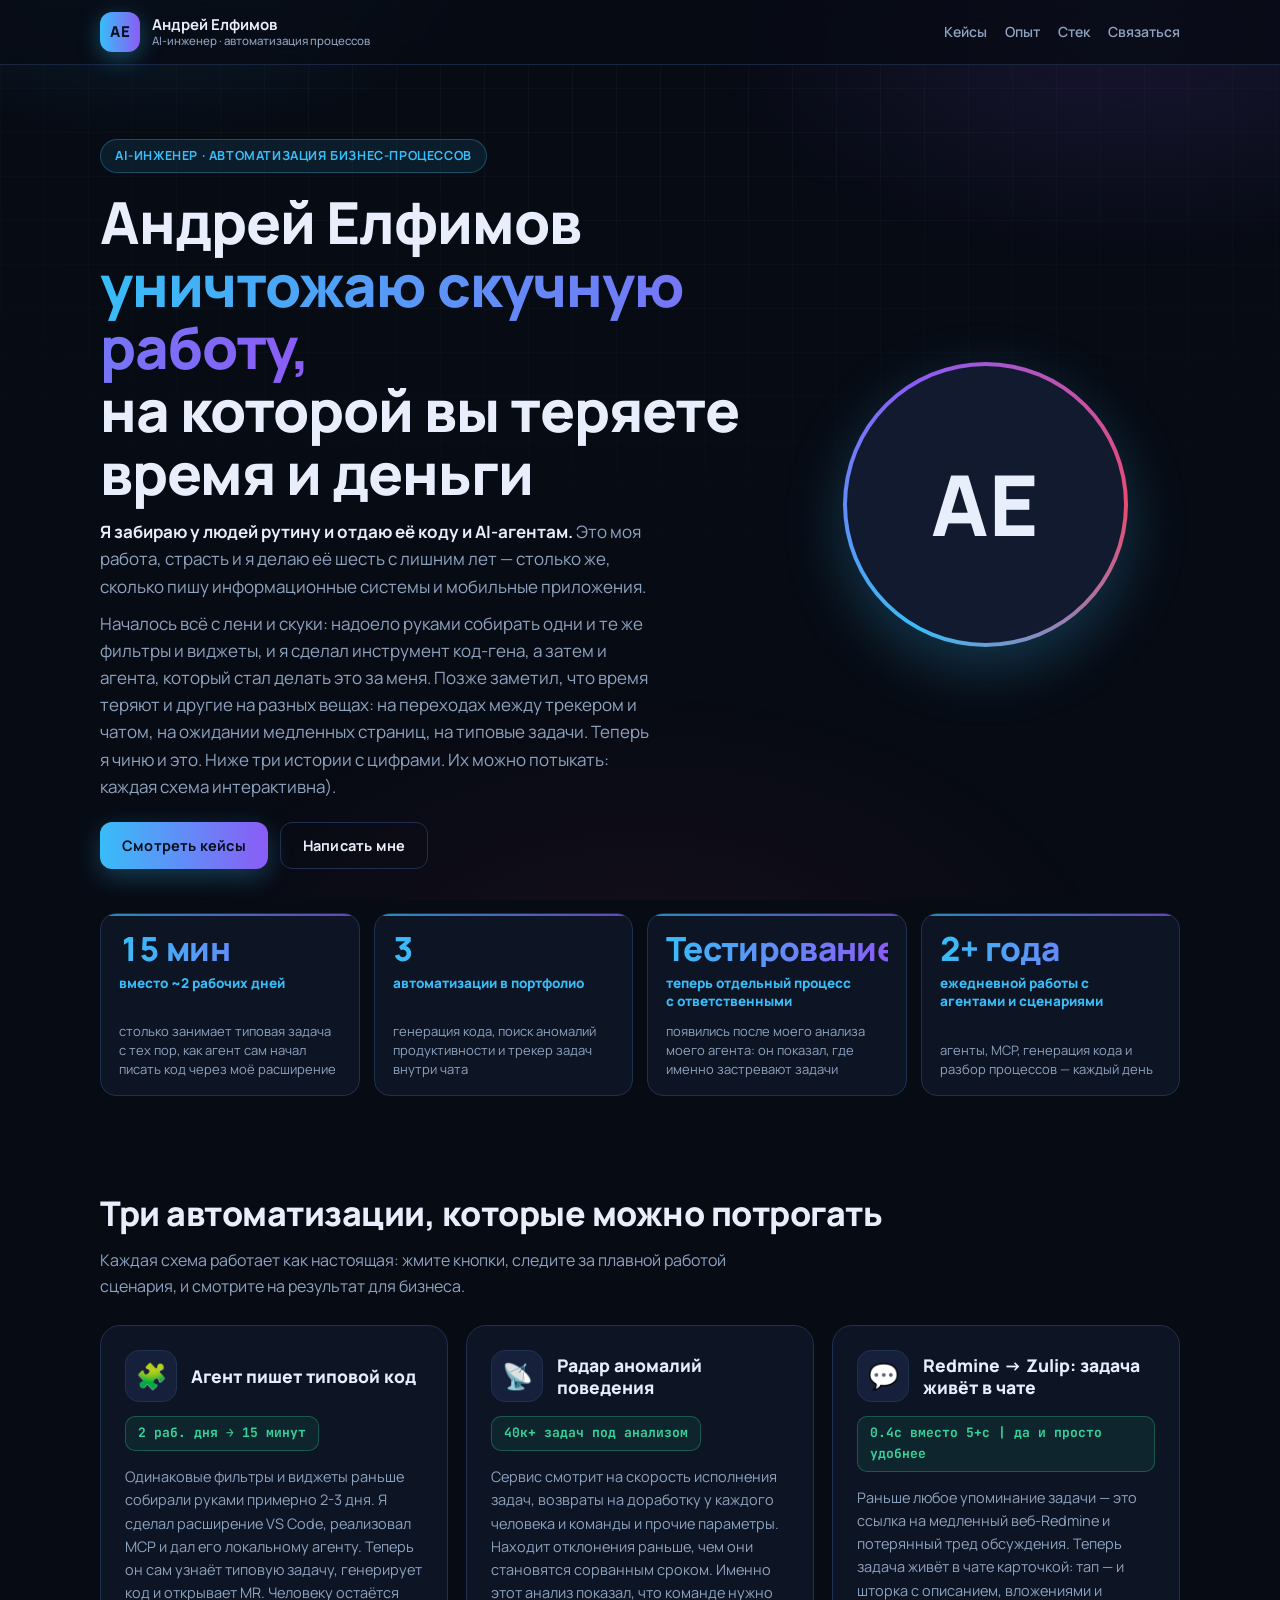
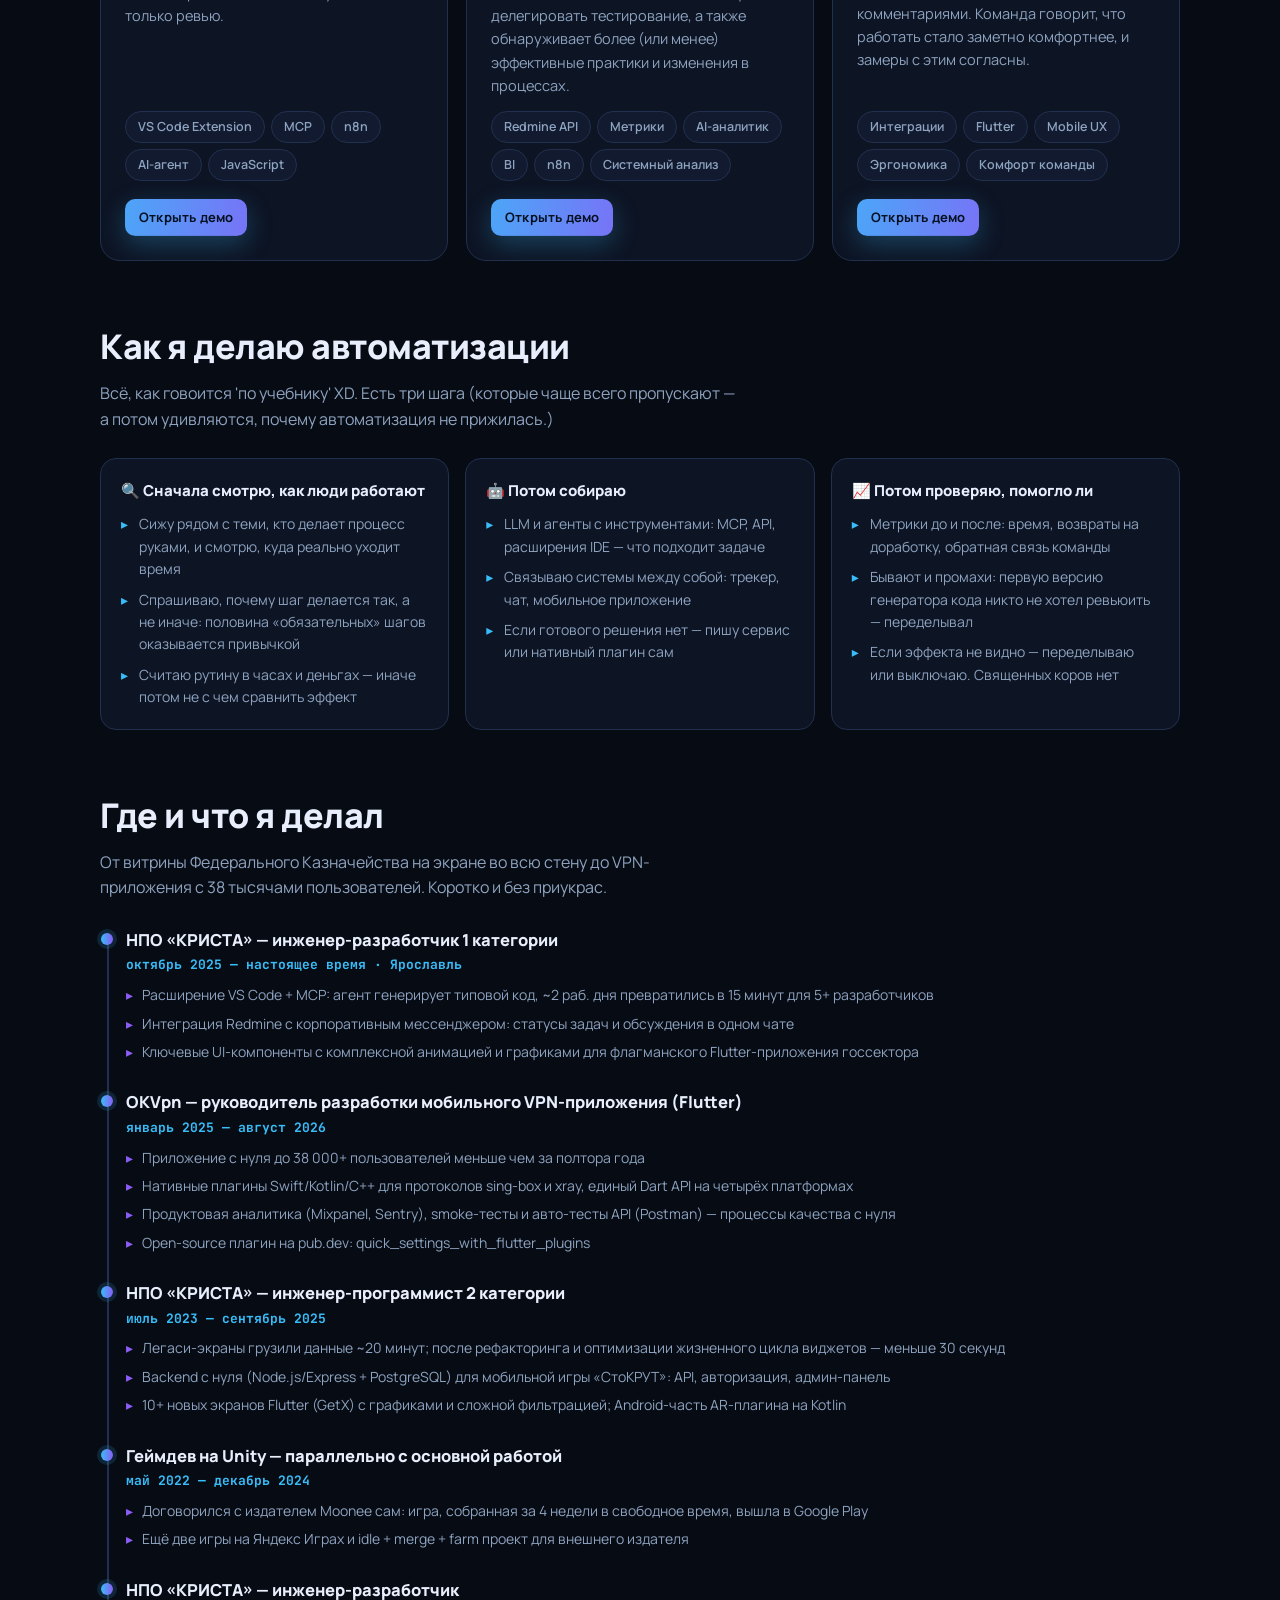
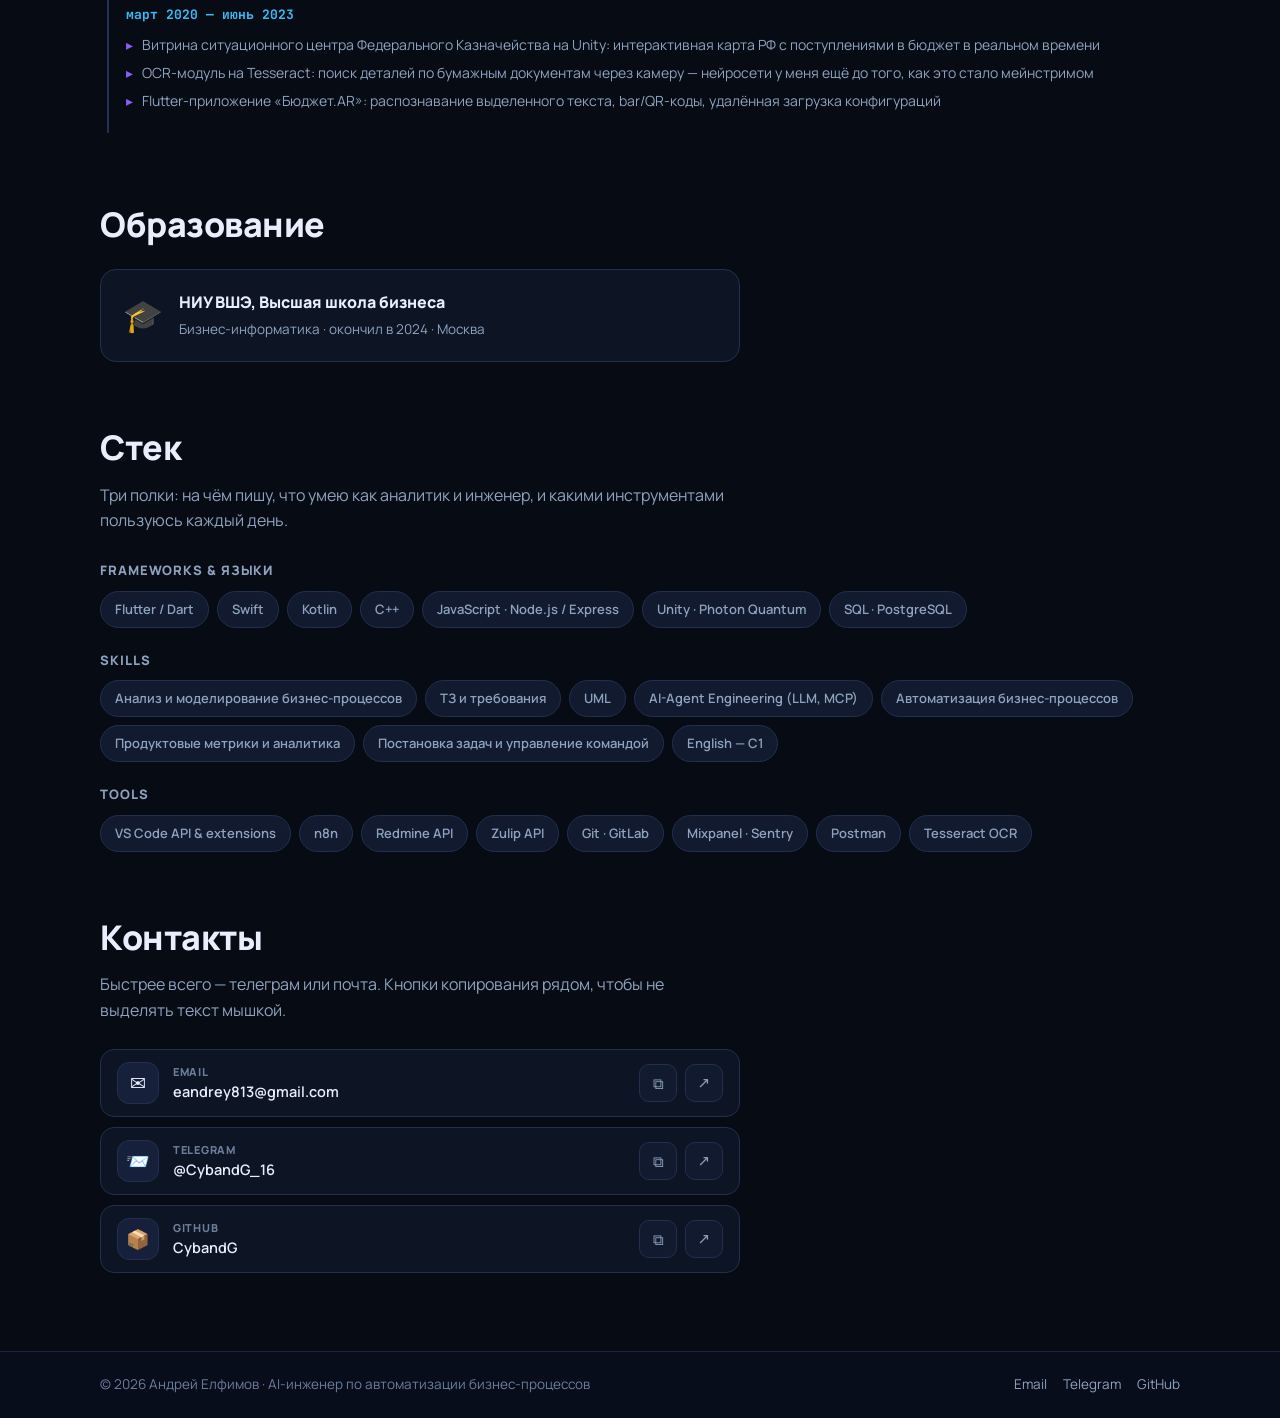
==== index.html @ dd429e55 "#update first release" ====
<!DOCTYPE html>
<html lang="ru">
<head>
  <meta charset="UTF-8">
  <meta name="viewport" content="width=device-width, initial-scale=1.0">
  <title>Андрей Елфимов — AI-инженер по автоматизации бизнес-процессов</title>
  <meta name="description" content="Портфолио Андрея Елфимова: три кликабельных кейса автоматизации — генерация кода AI-агентом, радар аномалий продуктивности, Redmine внутри корпоративного чата.">
  <link rel="icon" href="data:image/svg+xml,<svg xmlns='http://www.w3.org/2000/svg' viewBox='0 0 100 100'><rect width='100' height='100' rx='24' fill='%2338bdf8'/><text x='50' y='68' font-size='46' font-family='Arial' font-weight='bold' text-anchor='middle' fill='%23041019'>AE</text></svg>">
  <link rel="preconnect" href="https://fonts.googleapis.com">
  <link rel="preconnect" href="https://fonts.gstatic.com" crossorigin>
  <link href="https://fonts.googleapis.com/css2?family=Manrope:wght@500;600;700;800&family=JetBrains+Mono:wght@400;700&display=swap" rel="stylesheet">
  <link rel="stylesheet" href="assets/css/main.css">
</head>
<body data-root="./">

  <main class="wrap">

    <!-- ================= HERO ================= -->
    <section class="hero">
      <div class="hero-in">
        <div>
          <span class="badge">AI-инженер · автоматизация бизнес-процессов</span>
          <h1>Андрей Елфимов<br><span class="grad">уничтожаю скучную работу,</span><br>на которой вы теряете время и деньги</h1>
          <p class="lead"><b>Я забираю у людей рутину и отдаю её коду и AI-агентам.</b> Это моя работа, страсть и я делаю её шесть с лишним лет — столько же, сколько пишу информационные системы и мобильные приложения.</p>
          <p class="lead">Началось всё с лени и скуки: надоело руками собирать одни и те же фильтры и виджеты, и я сделал инструмент код-гена, а затем и агента, который стал делать это за меня. Позже заметил, что время теряют и другие на разных вещах: на переходах между трекером и чатом, на ожидании медленных страниц, на типовые задачи. Теперь я чиню и это. Ниже три истории с цифрами. Их можно потыкать: каждая схема интерактивна).</p>
          <div class="hero-cta">
            <a class="btn" href="#cases">Смотреть кейсы</a>
            <button class="btn btn-ghost" data-contacts-open>Написать мне</button>
          </div>
        </div>
        <div class="avatar"><div class="avatar-in">АЕ</div></div>
      </div>

      <div class="stats">
        <div class="stat" data-reveal>
          <b>15 мин</b>
          <i>вместо ~2 рабочих дней</i>
          <span>столько занимает типовая задача с тех пор, как агент сам начал писать код через моё расширение</span>
        </div>
        <div class="stat" data-reveal>
          <b>3</b>
          <i>автоматизации в портфолио</i>
          <span>генерация кода, поиск аномалий продуктивности и трекер задач внутри чата</span>
        </div>
        <div class="stat" data-reveal>
          <b>Тестирование</b>
          <i>теперь отдельный процесс с ответственными</i>
          <span>появились после моего анализа моего агента: он показал, где именно застревают задачи</span>
        </div>
        <div class="stat" data-reveal>
          <b>2+ года</b>
          <i>ежедневной работы с агентами и сценариями</i>
          <span>агенты, MCP, генерация кода и разбор процессов — каждый день</span>
        </div>
      </div>
    </section>

    <!-- ================= CASES ================= -->
    <section class="section" id="cases">
      <h2>Три автоматизации, которые можно потрогать</h2>
      <p class="sub">Каждая схема работает как настоящая: жмите кнопки, следите за плавной работой сценария, и смотрите на результат для бизнеса.</p>

      <div class="case-grid">
        <article class="case-card" data-reveal>
          <div class="case-head">
            <div class="case-ic">🧩</div>
            <h3>Агент пишет типовой код</h3>
          </div>
          <span class="case-metric">2 раб. дня → 15 минут</span>
          <p>Одинаковые фильтры и виджеты раньше собирали руками примерно 2-3 дня. Я сделал расширение VS Code, реализовал MCP и дал его локальному агенту. Теперь он сам узнаёт типовую задачу, генерирует код и открывает MR. Человеку остаётся только ревью.</p>
          <div class="case-tags">
            <span class="chip">VS Code Extension</span><span class="chip">MCP</span><span class="chip">n8n</span><span class="chip">AI-агент</span><span class="chip">JavaScript</span>
          </div>
          <div class="case-links">
            <a class="btn btn-sm" href="cases/task-autogen/index.html">Открыть демо</a>
          </div>
        </article>

        <article class="case-card" data-reveal>
          <div class="case-head">
            <div class="case-ic">📡</div>
            <h3>Радар аномалий поведения</h3>
          </div>
          <span class="case-metric">40к+ задач под анализом</span>
          <p>Сервис смотрит на скорость исполнения задач, возвраты на доработку у каждого человека и команды и прочие параметры. Находит отклонения раньше, чем они становятся сорванным сроком. Именно этот анализ показал, что команде нужно делегировать тестирование, а также обнаруживает более (или менее) эффективные практики и изменения в процессах.</p>
          <div class="case-tags">
            <span class="chip">Redmine API</span><span class="chip">Метрики</span><span class="chip">AI-аналитик</span><span class="chip">BI</span><span class="chip">n8n</span><span class="chip">Системный анализ</span>
          </div>
          <div class="case-links">
            <a class="btn btn-sm" href="cases/anomaly-radar/index.html">Открыть демо</a>
          </div>
        </article>

        <article class="case-card" data-reveal>
          <div class="case-head">
            <div class="case-ic">💬</div>
            <h3>Redmine → Zulip: задача живёт в чате</h3>
          </div>
          <span class="case-metric">0.4c вместо 5+с | да и просто удобнее</span>
          <p>Раньше любое упоминание задачи — это ссылка на медленный веб-Redmine и потерянный тред обсуждения. Теперь задача живёт в чате карточкой: тап — и шторка с описанием, вложениями и комментариями. Команда говорит, что работать стало заметно комфортнее, и замеры с этим согласны.</p>
          <div class="case-tags">
            <span class="chip">Интеграции</span><span class="chip">Flutter</span><span class="chip">Mobile UX</span><span class="chip">Эргономика</span><span class="chip">Комфорт команды</span>
          </div>
          <div class="case-links">
            <a class="btn btn-sm" href="cases/redmine-zulip/index.html">Открыть демо</a>
            <!--<a class="btn btn-sm btn-ghost" href="cases/redmine-zulip/screens.html">Скри>ншоты</a>-->
          </div>
        </article>
      </div>
    </section>

    <!-- ================= APPROACH ================= -->
    <section class="section">
      <h2>Как я делаю автоматизации</h2>
      <p class="sub">Всё, как говоится 'по учебнику' XD. Есть три шага (которые чаще всего пропускают — а потом удивляются, почему автоматизация не прижилась.)</p>
      <div class="info-grid">
        <div class="info-card" data-reveal>
          <h3>🔍 Сначала смотрю, как люди работают</h3>
          <ul>
            <li>Сижу рядом с теми, кто делает процесс руками, и смотрю, куда реально уходит время</li>
            <li>Спрашиваю, почему шаг делается так, а не иначе: половина «обязательных» шагов оказывается привычкой</li>
            <li>Считаю рутину в часах и деньгах — иначе потом не с чем сравнить эффект</li>
          </ul>
        </div>
        <div class="info-card" data-reveal>
          <h3>🤖 Потом собираю</h3>
          <ul>
            <li>LLM и агенты с инструментами: MCP, API, расширения IDE — что подходит задаче</li>
            <li>Связываю системы между собой: трекер, чат, мобильное приложение</li>
            <li>Если готового решения нет — пишу сервис или нативный плагин сам</li>
          </ul>
        </div>
        <div class="info-card" data-reveal>
          <h3>📈 Потом проверяю, помогло ли</h3>
          <ul>
            <li>Метрики до и после: время, возвраты на доработку, обратная связь команды</li>
            <li>Бывают и промахи: первую версию генератора кода никто не хотел ревьюить — переделывал</li>
            <li>Если эффекта не видно — переделываю или выключаю. Священных коров нет</li>
          </ul>
        </div>
      </div>
    </section>

    <!-- ================= EXPERIENCE ================= -->
    <section class="section" id="experience">
      <h2>Где и что я делал</h2>
      <p class="sub">От витрины Федерального Казначейства на экране во всю стену до VPN-приложения с 38 тысячами пользователей. Коротко и без приукрас.</p>

      <div class="timeline">
        <div class="tl-item" data-reveal>
          <h3>НПО «КРИСТА» — инженер-разработчик 1 категории</h3>
          <div class="tl-meta">октябрь 2025 — настоящее время · Ярославль</div>
          <ul>
            <li>Расширение VS Code + MCP: агент генерирует типовой код, ~2 раб. дня превратились в 15 минут для 5+ разработчиков</li>
            <li>Интеграция Redmine с корпоративным мессенджером: статусы задач и обсуждения в одном чате</li>
            <li>Ключевые UI-компоненты с комплексной анимацией и графиками для флагманского Flutter-приложения госсектора</li>
          </ul>
        </div>
        <div class="tl-item" data-reveal>
          <h3>OKVpn — руководитель разработки мобильного VPN-приложения (Flutter)</h3>
          <div class="tl-meta">январь 2025 — август 2026</div>
          <ul>
            <li>Приложение с нуля до 38 000+ пользователей меньше чем за полтора года</li>
            <li>Нативные плагины Swift/Kotlin/C++ для протоколов sing-box и xray, единый Dart API на четырёх платформах</li>
            <li>Продуктовая аналитика (Mixpanel, Sentry), smoke-тесты и авто-тесты API (Postman) — процессы качества с нуля</li>
            <li>Open-source плагин на pub.dev: quick_settings_with_flutter_plugins</li>
          </ul>
        </div>
        <div class="tl-item" data-reveal>
          <h3>НПО «КРИСТА» — инженер-программист 2 категории</h3>
          <div class="tl-meta">июль 2023 — сентябрь 2025</div>
          <ul>
            <li>Легаси-экраны грузили данные ~20 минут; после рефакторинга и оптимизации жизненного цикла виджетов — меньше 30 секунд</li>
            <li>Backend с нуля (Node.js/Express + PostgreSQL) для мобильной игры «СтоКРУТ»: API, авторизация, админ-панель</li>
            <li>10+ новых экранов Flutter (GetX) с графиками и сложной фильтрацией; Android-часть AR-плагина на Kotlin</li>
          </ul>
        </div>
        <div class="tl-item" data-reveal>
          <h3>Геймдев на Unity — параллельно с основной работой</h3>
          <div class="tl-meta">май 2022 — декабрь 2024</div>
          <ul>
            <li>Договорился с издателем Moonee сам: игра, собранная за 4 недели в свободное время, вышла в Google Play</li>
            <li>Ещё две игры на Яндекс Играх и idle + merge + farm проект для внешнего издателя</li>
          </ul>
        </div>
        <div class="tl-item" data-reveal>
          <h3>НПО «КРИСТА» — инженер-разработчик</h3>
          <div class="tl-meta">март 2020 — июнь 2023</div>
          <ul>
            <li>Витрина ситуационного центра Федерального Казначейства на Unity: интерактивная карта РФ с поступлениями в бюджет в реальном времени</li>
            <li>OCR-модуль на Tesseract: поиск деталей по бумажным документам через камеру — нейросети у меня ещё до того, как это стало мейнстримом</li>
            <li>Flutter-приложение «Бюджет.AR»: распознавание выделенного текста, bar/QR-коды, удалённая загрузка конфигураций</li>
          </ul>
        </div>
      </div>
    </section>

    <!-- ================= EDUCATION ================= -->
    <section class="section" id="education">
        <h2>Образование</h2>
        <div class="edu-card" data-reveal>
          <div class="edu-ic">🎓</div>
          <div>
            <b>НИУ ВШЭ, Высшая школа бизнеса</b>
            <span>Бизнес-информатика · окончил в 2024 · Москва</span>
          </div>
        </div>
      </section>

    <!-- ================= STACK ================= -->
    <section class="section" id="stack">
      <h2>Стек</h2>
      <p class="sub">Три полки: на чём пишу, что умею как аналитик и инженер, и какими инструментами пользуюсь каждый день.</p>

      <div class="stack-group" data-reveal>
        <h3>Frameworks &amp; языки</h3>
        <div class="stack">
          <span class="chip">Flutter / Dart</span><span class="chip">Swift</span><span class="chip">Kotlin</span><span class="chip">C++</span>
          <span class="chip">JavaScript · Node.js / Express</span><span class="chip">Unity · Photon Quantum</span><span class="chip">SQL · PostgreSQL</span>
        </div>
      </div>

      <div class="stack-group" data-reveal>
        <h3>Skills</h3>
        <div class="stack">
          <span class="chip">Анализ и моделирование бизнес-процессов</span><span class="chip">ТЗ и требования</span><span class="chip">UML</span>
          <span class="chip">AI-Agent Engineering (LLM, MCP)</span><span class="chip">Автоматизация бизнес-процессов</span>
          <span class="chip">Продуктовые метрики и аналитика</span><span class="chip">Постановка задач и управление командой</span>
          <span class="chip">English — C1</span>
        </div>
      </div>

      <div class="stack-group" data-reveal>
        <h3>Tools</h3>
        <div class="stack">
          <span class="chip">VS Code API &amp; extensions</span><span class="chip">n8n</span><span class="chip">Redmine API</span><span class="chip">Zulip API</span>
          <span class="chip">Git · GitLab</span><span class="chip">Mixpanel · Sentry</span><span class="chip">Postman</span><span class="chip">Tesseract OCR</span>
        </div>
      </div>
    </section>

    <!-- ================= CONTACTS ================= -->
    <section class="section" id="contacts">
      <h2>Контакты</h2>
      <p class="sub">Быстрее всего — телеграм или почта. Кнопки копирования рядом, чтобы не выделять текст мышкой.</p>
      <div class="contact-list" id="contactList" data-reveal></div>
    </section>

  </main>

  <script src="assets/js/common.js"></script>
</body>
</html>
---- assets/css/main.css ----
/* ============================================================
   Portfolio — shared styles (all pages & all cases)
   Dark "control-room" theme + n8n-like flow canvas
   ============================================================ */

   :root{
    --bg:#070b14;
    --bg-2:#0a1020;
    --panel:#0d1424;
    --panel-2:#111a2e;
    --panel-3:#16203a;
    --line:#22304f;
    --line-soft:#1a2540;
    --text:#e8eefc;
    --muted:#8ea3bf;
    --muted-2:#6b7f9c;
    --acc:#38bdf8;
    --acc-2:#8b5cf6;
    --green:#34d399;
    --amber:#fbbf24;
    --red:#f87171;
    --pink:#ea4b71;
    --grad:linear-gradient(90deg,#38bdf8,#8b5cf6);
    --radius:16px;
    --font:'Manrope',system-ui,-apple-system,'Segoe UI',Roboto,sans-serif;
    --mono:'JetBrains Mono',ui-monospace,SFMono-Regular,Menlo,Consolas,monospace;
  }
  
  *{margin:0;padding:0;box-sizing:border-box}
  html{scroll-behavior:smooth}
  body{
    background:var(--bg);
    color:var(--text);
    font-family:var(--font);
    font-size:16px;
    line-height:1.6;
    overflow-x:hidden;
    min-height:100vh;
  }
  /* ambient background: grid + glow blobs */
  body::before{
    content:'';
    position:fixed;inset:0;z-index:-2;
    background-image:
      linear-gradient(rgba(148,163,184,.045) 1px,transparent 1px),
      linear-gradient(90deg,rgba(148,163,184,.045) 1px,transparent 1px);
    background-size:44px 44px;
    mask-image:radial-gradient(ellipse 90% 70% at 50% 0%,#000 30%,transparent 100%);
  }
  body::after{
    content:'';
    position:fixed;inset:0;z-index:-1;pointer-events:none;
    background:
      radial-gradient(600px 320px at 12% -6%,rgba(56,189,248,.14),transparent 60%),
      radial-gradient(700px 380px at 88% 4%,rgba(139,92,246,.13),transparent 60%),
      radial-gradient(800px 500px at 50% 110%,rgba(234,75,113,.07),transparent 60%);
  }
  
  .wrap{max-width:1120px;margin:0 auto;padding:0 20px}
  a{color:var(--acc);text-decoration:none}
  a:hover{text-decoration:none;filter:brightness(1.15)}
  img{max-width:100%;display:block}
  code{font-family:var(--mono);font-size:.9em;background:var(--panel-3);padding:1px 6px;border-radius:6px}
  ::selection{background:rgba(56,189,248,.35)}
  
  /* ---------- header / footer ---------- */
  .site-header{
    position:sticky;top:0;z-index:60;
    backdrop-filter:blur(12px);
    background:rgba(7,11,20,.78);
    border-bottom:1px solid var(--line-soft);
  }
  .site-header-in{display:flex;align-items:center;justify-content:space-between;gap:16px;padding:12px 20px}
  .logo{display:flex;align-items:center;gap:12px;color:var(--text)}
  .logo-mark{
    width:40px;height:40px;border-radius:12px;flex:none;
    background:var(--grad);color:#04101f;
    display:grid;place-items:center;font-weight:800;font-size:15px;letter-spacing:.5px;
    box-shadow:0 6px 22px rgba(56,189,248,.35);
  }
  .logo-tx{display:flex;flex-direction:column;line-height:1.2;font-weight:700;font-size:15px}
  .logo-sub{font-weight:500;font-size:11.5px;color:var(--muted)}
  .top-nav{display:flex;gap:18px;font-size:14px;font-weight:600}
  .top-nav a{color:var(--muted);cursor:pointer}
  .top-nav a:hover{color:var(--text)}
  @media (max-width:640px){.top-nav{display:none}}
  
  .site-footer{border-top:1px solid var(--line-soft);margin-top:72px;padding:22px 0;background:rgba(10,16,32,.6)}
  .site-footer-in{display:flex;flex-wrap:wrap;gap:12px;align-items:center;justify-content:space-between;color:var(--muted-2);font-size:13.5px}
  .foot-links{display:flex;gap:16px;flex-wrap:wrap}
  .foot-links a{color:var(--muted)}
  
  /* ---------- buttons / badges / chips ---------- */
  .btn{
    display:inline-flex;align-items:center;gap:8px;
    border:none;cursor:pointer;font-family:var(--font);
    font-weight:700;font-size:14.5px;letter-spacing:.2px;
    padding:12px 22px;border-radius:12px;
    transition:transform .15s ease,box-shadow .2s ease,filter .2s ease,background .2s;
    color:#04101f;background:var(--grad);
    box-shadow:0 8px 26px rgba(56,189,248,.28);
  }
  .btn:hover{transform:translateY(-1px);filter:brightness(1.08)}
  .btn:active{transform:translateY(0) scale(.98)}
  .btn:disabled{opacity:.45;cursor:not-allowed;transform:none;box-shadow:none}
  .btn-ghost{
    background:transparent;color:var(--text);
    border:1px solid var(--line);box-shadow:none;
  }
  .btn-ghost:hover{background:var(--panel-2)}
  .btn-sm{padding:8px 14px;font-size:13px;border-radius:10px}
  
  .badge{
    display:inline-flex;align-items:center;gap:8px;
    font-size:12.5px;font-weight:700;letter-spacing:.6px;text-transform:uppercase;
    color:var(--acc);background:rgba(56,189,248,.1);
    border:1px solid rgba(56,189,248,.3);
    padding:6px 14px;border-radius:999px;
  }
  .badge.violet{color:#c4b5fd;background:rgba(139,92,246,.12);border-color:rgba(139,92,246,.35)}
  
  .chip{
    display:inline-flex;align-items:center;gap:6px;
    font-size:12.5px;font-weight:600;color:var(--muted);
    background:var(--panel-2);border:1px solid var(--line);
    padding:5px 12px;border-radius:999px;
  }
  
  /* icon buttons (copy / open / close) */
  .icon-btn{
    width:38px;height:38px;border-radius:10px;flex:none;
    border:1px solid var(--line);background:var(--panel-2);color:var(--muted);
    cursor:pointer;font-size:15px;font-family:var(--font);
    display:grid;place-items:center;
    transition:color .2s,border-color .2s,background .2s,transform .15s;
  }
  .icon-btn:hover{color:var(--text);border-color:var(--acc);transform:translateY(-1px)}
  .icon-btn:active{transform:scale(.94)}
  
  /* ---------- tabs (case navigation) ---------- */
  .tabs{display:flex;gap:8px;flex-wrap:wrap;padding-top:22px}
  .tab{
    padding:9px 18px;border-radius:999px;font-size:14px;font-weight:700;
    color:var(--muted);border:1px solid var(--line);background:var(--panel);
  }
  .tab:hover{color:var(--text);border-color:var(--muted-2)}
  .tab.active{background:var(--grad);color:#04101f;border-color:transparent;box-shadow:0 6px 20px rgba(56,189,248,.3)}
  /* small pills show only the middle band of the brand gradient
     (background stretched to 200% and centered) => edges never scream
     with the extreme end colors of the palette */
  .tab.active,
  .btn.btn-sm:not(.btn-ghost){
    background-image:linear-gradient(100deg,#38bdf8,#8b5cf6);
    background-size:200% 100%;
    background-position:50% 50%;
    background-repeat:no-repeat;
  }
  
  /* ---------- hero (main page) ---------- */
  .hero{padding:74px 0 30px;text-align:left;position:relative}
  .hero-in{display:grid;grid-template-columns:1.25fr .75fr;gap:40px;align-items:center}
  @media (max-width:860px){.hero-in{grid-template-columns:1fr;gap:26px}}
  .hero h1{font-size:clamp(34px,6vw,58px);line-height:1.08;font-weight:800;letter-spacing:-1px;margin:18px 0 14px}
  .hero h1 .grad{background:var(--grad);-webkit-background-clip:text;background-clip:text;color:transparent}
  .hero .lead{color:var(--muted);font-size:17px;max-width:56ch;margin-bottom:10px}
  .hero .lead b{color:var(--text)}
  .hero-cta{display:flex;gap:12px;flex-wrap:wrap;margin-top:22px}
  
  /* avatar: big circle, x1.5 */
  .avatar{
    width:285px;height:285px;border-radius:50%;margin:0 auto;position:relative;
    background:conic-gradient(from 210deg,#38bdf8,#8b5cf6,#ea4b71,#38bdf8);
    padding:4px;box-shadow:0 20px 60px rgba(56,189,248,.25);
  }
  .avatar-in{
    width:100%;height:100%;border-radius:50%;
    background:var(--panel-2);display:grid;place-items:center;
    font-size:84px;font-weight:800;letter-spacing:1px;color:var(--text);
  }
  @media (max-width:860px){
    .avatar{width:220px;height:220px}
    .avatar-in{font-size:64px}
  }
  
  /* ---------- stat cards: 3-tier KPI pattern (value / unit / description) ---------- */
  .stats{display:grid;grid-template-columns:repeat(4,1fr);gap:14px;margin:44px 0 8px}
  @media (max-width:860px){.stats{grid-template-columns:repeat(2,1fr)}}
  @media (max-width:560px){.stats{grid-template-columns:1fr}}
  .stat{
    background:var(--panel);border:1px solid var(--line);border-radius:var(--radius);
    padding:18px 18px 16px;position:relative;overflow:hidden;
    display:flex;flex-direction:column;gap:8px;
  }
  .stat::before{content:'';position:absolute;inset:0 0 auto 0;height:2px;background:var(--grad);opacity:.7}
  /* tier 1 — hero value: short, single line, fluid size, tabular figures */
  .stat b{
    display:block;
    font-size:clamp(26px,2.6vw,36px);
    font-weight:800;line-height:1.05;letter-spacing:-.02em;
    font-variant-numeric:tabular-nums;
    white-space:nowrap;
    background:var(--grad);-webkit-background-clip:text;background-clip:text;color:transparent;
  }
  /* tier 2 — unit / context: medium accent line, balanced wrapping */
  .stat i{
    font-style:normal;display:block;
    font-size:13.5px;font-weight:800;color:var(--acc);line-height:1.3;
    text-wrap:balance;
  }
  /* tier 3 — description pinned to card bottom => even rhythm across the row */
  .stat span{
    color:var(--muted);font-size:13px;line-height:1.45;display:block;
    margin-top:auto;padding-top:4px;
    text-wrap:pretty;
  }
  
  /* ---------- sections ---------- */
  .section{padding:52px 0 6px}
  .section h2{font-size:clamp(24px,3.6vw,34px);font-weight:800;letter-spacing:-.5px;margin-bottom:8px}
  .section .sub{color:var(--muted);max-width:64ch;margin-bottom:26px}
  
  /* ---------- case cards (main page) ---------- */
  .case-grid{display:grid;grid-template-columns:repeat(3,1fr);gap:18px}
  @media (max-width:960px){.case-grid{grid-template-columns:1fr}}
  .case-card{
    background:var(--panel);border:1px solid var(--line);border-radius:20px;
    padding:24px;display:flex;flex-direction:column;gap:14px;position:relative;overflow:hidden;
    transition:transform .25s ease,border-color .25s ease,box-shadow .25s ease;
  }
  .case-card:hover{transform:translateY(-5px);border-color:rgba(56,189,248,.5);box-shadow:0 18px 50px rgba(2,8,20,.6)}
  .case-card::after{
    content:'';position:absolute;inset:auto -40% -60% auto;width:260px;height:200px;border-radius:50%;
    background:radial-gradient(closest-side,rgba(56,189,248,.16),transparent);pointer-events:none;
  }
  /* icon + title side by side */
  .case-head{display:flex;align-items:center;gap:14px}
  .case-ic{
    width:52px;height:52px;border-radius:14px;font-size:25px;flex:none;
    background:var(--panel-3);border:1px solid var(--line);display:grid;place-items:center;
  }
  .case-head h3{font-size:17.5px;font-weight:800;line-height:1.3;flex:1}
  .case-card p{color:var(--muted);font-size:14.5px;flex:1}
  .case-metric{
    font-family:var(--mono);font-size:13px;font-weight:700;color:var(--green);
    background:rgba(52,211,153,.09);border:1px solid rgba(52,211,153,.3);
    padding:6px 12px;border-radius:10px;align-self:flex-start;
  }
  .case-tags{display:flex;gap:6px;flex-wrap:wrap}
  .case-links{display:flex;gap:10px;flex-wrap:wrap;margin-top:4px}
  
  /* ---------- info cards (context / solution / effect) ---------- */
  .info-grid{display:grid;grid-template-columns:repeat(3,1fr);gap:16px;margin-top:8px}
  @media (max-width:900px){.info-grid{grid-template-columns:1fr}}
  .info-card{background:var(--panel);border:1px solid var(--line);border-radius:var(--radius);padding:20px}
  .info-card h3{font-size:15px;font-weight:800;margin-bottom:10px;display:flex;gap:8px;align-items:center}
  .info-card ul{list-style:none;display:flex;flex-direction:column;gap:8px}
  .info-card li{color:var(--muted);font-size:14px;padding-left:18px;position:relative}
  .info-card li::before{content:'▸';position:absolute;left:0;color:var(--acc)}
  
  /* ---------- case hero ---------- */
  .case-hero{padding:34px 0 8px}
  .case-hero h1{font-size:clamp(26px,4.4vw,42px);font-weight:800;letter-spacing:-.8px;margin:16px 0 12px;line-height:1.15}
  .case-hero .lead{color:var(--muted);font-size:16.5px;max-width:70ch}
  .metrics{display:flex;gap:12px;flex-wrap:wrap;margin-top:22px}
  .metric{
    background:var(--panel);border:1px solid var(--line);border-radius:14px;padding:14px 18px;min-width:150px;
  }
  .metric b{display:block;font-size:24px;font-weight:800;background:var(--grad);-webkit-background-clip:text;background-clip:text;color:transparent}
  .metric span{color:var(--muted);font-size:12.5px}
  
  /* ---------- demo panel ---------- */
  .demo-panel{
    background:var(--panel);border:1px solid var(--line);border-radius:20px;
    padding:20px;margin-top:26px;position:relative;overflow:hidden;
  }
  .demo-controls{display:flex;gap:10px;flex-wrap:wrap;align-items:center;margin-bottom:16px}
  .demo-hint{color:var(--muted-2);font-size:13px;margin-left:auto}
  @media (max-width:640px){.demo-hint{margin-left:0;width:100%}}
  
  /* task slot (case 1): collapsed until a run starts, no empty space */
  .task-slot{display:none;margin-bottom:14px;align-items:center}
  .task-slot.show{display:flex}
  .task-card{
    display:inline-flex;align-items:center;gap:10px;
    background:var(--panel-3);border:1px solid rgba(56,189,248,.45);border-left:4px solid var(--acc);
    border-radius:12px;padding:10px 16px;font-size:14px;font-weight:600;
    animation:pop-in .45s cubic-bezier(.2,1.4,.4,1);
    box-shadow:0 8px 26px rgba(56,189,248,.15);
  }
  .task-card .tc-id{font-family:var(--mono);color:var(--acc);font-size:12.5px;font-weight:700}
  @keyframes pop-in{from{transform:scale(.7);opacity:0}to{transform:scale(1);opacity:1}}
  
  /* result card + bars (case 1) */
  .result-card{
    display:none;margin-top:18px;border-radius:16px;padding:18px 20px;
    background:linear-gradient(135deg,rgba(52,211,153,.1),rgba(56,189,248,.08));
    border:1px solid rgba(52,211,153,.4);
  }
  .result-card.show{display:block;animation:pop-in .5s cubic-bezier(.2,1.4,.4,1)}
  .result-card h4{font-size:16px;font-weight:800;color:var(--green);margin-bottom:12px}
  .bars{display:flex;flex-direction:column;gap:10px}
  .bar{display:grid;grid-template-columns:150px 1fr auto;gap:12px;align-items:center;font-size:13px}
  @media (max-width:560px){.bar{grid-template-columns:1fr;gap:4px}}
  .bar .track{height:10px;border-radius:6px;background:var(--panel-3);overflow:hidden}
  .bar i{display:block;height:100%;width:0;border-radius:6px;transition:width 1.2s cubic-bezier(.25,1,.3,1)}
  .bar.manual i{background:linear-gradient(90deg,#f87171,#ea4b71)}
  .bar.auto i{background:var(--grad)}
  .bars.go .bar.manual i{width:100%}
  .bars.go .bar.auto i{width:7%}
  .bar b{font-family:var(--mono);font-size:12.5px;color:var(--muted)}
  
  /* flow log console */
  .flowlog{
    margin-top:16px;background:#080d19;border:1px solid var(--line);border-radius:12px;
    font-family:var(--mono);font-size:12.5px;line-height:1.75;
    height:190px;overflow-y:auto;padding:12px 14px;
  }
  @media (max-width:640px){.flowlog{height:150px}}
  .flowlog::-webkit-scrollbar{width:8px}
  .flowlog::-webkit-scrollbar-thumb{background:var(--line);border-radius:4px}
  .fl-line{animation:fl-in .3s ease}
  .fl-line .fl-t{color:var(--muted-2);margin-right:8px}
  .fl-info{color:#bcd3ee}
  .fl-success{color:var(--green)}
  .fl-warn{color:var(--amber)}
  .fl-code{color:#c4b5fd}
  .fl-code::before{content:'  '}
  @keyframes fl-in{from{opacity:0;transform:translateX(-6px)}to{opacity:1;transform:none}}
  
  /* ---------- FlowKit canvas (n8n-like) ---------- */
  .fk-canvas{
    position:relative;height:440px;border-radius:16px;
    background:
      radial-gradient(rgba(148,163,184,.09) 1px,transparent 1.4px);
    background-size:22px 22px;
    background-color:var(--bg-2);
    border:1px solid var(--line);
    overflow:hidden;
  }
  .fk-canvas.is-vertical{height:680px}
  .fk-canvas.fk-mini{height:260px}
  .fk-canvas.fk-mini.is-vertical{height:560px}
  .fk-svg{position:absolute;inset:0;z-index:0;overflow:visible}
  .fk-pipe{fill:none;stroke:#22304f;stroke-width:10;stroke-linecap:round;transition:stroke .3s}
  .fk-pipe.is-dashed{stroke-dasharray:.1 14;stroke-width:8;stroke:#2a3550}
  .fk-pipe.is-live{stroke:#2b3a5e}
  .fk-pipe.is-filled{stroke:#2b3a5e}
  .fk-pipe.is-warn{stroke:rgba(251,191,36,.6)}
  .fk-fill{fill:none;stroke-width:5;stroke-linecap:round;opacity:.95;filter:drop-shadow(0 0 6px rgba(56,189,248,.55))}
  .fk-dot{fill:#a5e8ff;opacity:0;filter:drop-shadow(0 0 8px rgba(56,189,248,.95))}
  
  /* node = column: [icon + title] on top, full-width description below */
  .fk-node{
    position:absolute;z-index:1;
    width:auto;min-width:150px;max-width:230px;
    transform:translate(-50%,-50%);
    display:flex;flex-direction:column;gap:7px;
    background:var(--panel-2);border:1px solid var(--line);border-radius:14px;
    padding:10px 12px;transition:border-color .3s,box-shadow .3s,opacity .3s;
    box-shadow:0 8px 24px rgba(2,8,20,.5);
  }
  .fk-canvas.is-vertical .fk-node{width:min(78%,250px);max-width:none}
  /* compact node for side-by-side branch rows in vertical mode */
  .fk-canvas.is-vertical .fk-node.fk-half{width:min(46%,210px);min-width:118px;padding:8px 10px}
  .fk-canvas.is-vertical .fk-node.fk-half .fk-ic{width:28px;height:28px;font-size:15px;border-radius:8px}
  .fk-canvas.is-vertical .fk-node.fk-half .fk-title{font-size:12.5px}
  .fk-canvas.is-vertical .fk-node.fk-half .fk-sub{font-size:10.5px}
  .fk-canvas.is-vertical .fk-node.fk-half .fk-badge{width:15px;height:15px;font-size:9px}
  .fk-node::before,.fk-node::after{
    content:'';position:absolute;width:9px;height:9px;border-radius:50%;
    background:#31415f;border:2px solid var(--bg-2);top:50%;transform:translateY(-50%);
  }
  .fk-node::before{left:-5px}
  .fk-node::after{right:-5px}
  .fk-canvas.is-vertical .fk-node::before{left:50%;top:-5px;transform:translateX(-50%)}
  .fk-canvas.is-vertical .fk-node::after{left:50%;top:auto;bottom:-5px;transform:translateX(-50%)}
  .fk-head{display:flex;align-items:center;gap:10px;min-width:0}
  .fk-ic{
    width:34px;height:34px;flex:none;border-radius:10px;font-size:18px;
    background:var(--panel-3);border:1px solid var(--line);display:grid;place-items:center;
  }
  .fk-title{
    flex:1;min-width:0;
    font-size:13.5px;font-weight:800;line-height:1.25;
    overflow-wrap:break-word;
  }
  .fk-sub{
    width:100%;
    font-size:11px;color:var(--muted);line-height:1.4;
    overflow-wrap:break-word;
    border-top:1px dashed var(--line);padding-top:6px;
  }
  .fk-badge{margin-left:auto;flex:none;width:18px;height:18px;border-radius:50%;display:grid;place-items:center;font-size:11px;font-weight:900;color:#052e1c}
  .fk-node.is-active{border-color:var(--acc);box-shadow:0 0 0 3px rgba(56,189,248,.16),0 10px 32px rgba(56,189,248,.18)}
  .fk-node.is-active .fk-ic{animation:fk-throb 1s ease-in-out infinite}
  .fk-node.is-busy .fk-badge{border:2px solid rgba(56,189,248,.3);border-top-color:var(--acc);animation:fk-spin .8s linear infinite}
  .fk-node.is-done{border-color:rgba(52,211,153,.65)}
  .fk-node.is-done .fk-badge{background:var(--green)}
  .fk-node.is-dim{opacity:.5;filter:saturate(.5)}
  @keyframes fk-spin{to{transform:rotate(360deg)}}
  @keyframes fk-throb{0%,100%{transform:scale(1)}50%{transform:scale(1.12)}}
  
  /* ---------- insights feed (case 2) ---------- */
  .feed{display:flex;flex-direction:column;gap:12px;margin-top:18px}
  .insight{
    display:flex;gap:12px;align-items:flex-start;
    background:var(--panel-2);border:1px solid var(--line);border-left:4px solid var(--muted);
    border-radius:12px;padding:14px 16px;font-size:14.5px;
    animation:ins-in .5s cubic-bezier(.2,1.2,.4,1);
  }
  @keyframes ins-in{from{opacity:0;transform:translateY(14px) scale(.97)}to{opacity:1;transform:none}}
  .insight .i-ic{font-size:20px;flex:none;line-height:1.3}
  .insight.pos{border-left-color:var(--green)}
  .insight.neg{border-left-color:var(--red)}
  .insight.ins{border-left-color:var(--acc)}
  .i-tag{margin-left:auto;flex:none;font-size:11px;font-weight:800;letter-spacing:.5px;text-transform:uppercase;padding:3px 10px;border-radius:999px}
  .insight.pos .i-tag{color:var(--green);background:rgba(52,211,153,.12)}
  .insight.neg .i-tag{color:var(--red);background:rgba(248,113,113,.12)}
  .insight.ins .i-tag{color:var(--acc);background:rgba(56,189,248,.12)}
  .feed-sum{display:flex;gap:8px;flex-wrap:wrap;margin-top:14px}
  .feed-sum .chip{border-color:rgba(56,189,248,.4);color:var(--acc)}
  
  /* ---------- phones duo (case 3) ---------- */
  .duo{display:grid;grid-template-columns:repeat(auto-fit,minmax(300px,1fr));gap:30px;justify-items:center;margin-top:8px}
  .duo-col{display:flex;flex-direction:column;align-items:center;gap:12px;width:100%}
  .duo-title{font-size:13px;font-weight:800;letter-spacing:.4px;text-transform:uppercase;padding:6px 16px;border-radius:999px}
  .duo-title.bad{color:var(--red);background:rgba(248,113,113,.1);border:1px solid rgba(248,113,113,.35)}
  .duo-title.good{color:var(--green);background:rgba(52,211,153,.1);border:1px solid rgba(52,211,153,.35)}
  .duo-note{color:var(--muted-2);font-size:13px;text-align:center}
  
  .phone{
    width:308px;max-width:100%;height:630px;border-radius:30px;position:relative;overflow:hidden;
    background:#101827;border:1px solid #2b3a5e;
    box-shadow:0 24px 70px rgba(2,8,20,.7), inset 0 0 0 2px rgba(255,255,255,.03);
    display:flex;flex-direction:column;
  }
  .p-status{display:flex;justify-content:space-between;padding:8px 16px 4px;font-size:11px;color:var(--muted);font-family:var(--mono)}
  .p-head{padding:10px 16px;font-weight:800;font-size:15px;border-bottom:1px solid var(--line-soft);display:flex;gap:8px;align-items:baseline}
  .p-head small{color:var(--muted-2);font-weight:600;font-size:11.5px}
  /* chat messages: incoming on the left (wide), own "mine" on the right (compact) */
.chat{flex:1;padding:14px 12px;overflow:hidden;background:
    radial-gradient(rgba(255,255,255,.03) 1px,transparent 1px);
    background-size:18px 18px;background-color:#16202f}
  .msg{margin-bottom:12px}
  .msg.mine{display:flex;flex-direction:column;align-items:flex-end}
  .msg-head{display:flex;align-items:center;gap:8px;margin-bottom:6px;font-size:13px}
  .msg-head .ava{width:26px;height:26px;border-radius:7px;background:#33415c;color:#cbd5e1;display:grid;place-items:center;font-size:10px;font-weight:800}
  .msg-head time{margin-left:auto;color:var(--muted-2);font-size:11px}
  /* own messages: mirrored header (avatar + name on the right, time on the left) */
  .msg.mine .msg-head{flex-direction:row-reverse;width:fit-content;max-width:92%;margin-left:auto}
  .msg.mine .msg-head time{margin-left:0;margin-right:auto}
  .msg.mine .msg-head .ava{background:#1d3a5f;color:#bfe3ff;border:1px solid rgba(56,189,248,.45)}
  .msg.mine .msg-head b{color:#bfe3ff}
  .bubble{
    background:#223146;border-radius:4px 14px 14px 14px;padding:12px 14px;position:relative;
    display:flex;gap:10px;font-size:13.5px;
  }
  .bubble.solo{border-radius:14px}
  /* own bubble: accent gradient, mirrored corner, hugs the right edge */
  .msg.mine .bubble{
    width:fit-content;max-width:92%;margin-left:auto;
    background:linear-gradient(135deg,rgba(56,189,248,.20),rgba(139,92,246,.16));
    border:1px solid rgba(56,189,248,.35);
    border-radius:14px 4px 14px 14px;
    box-shadow:0 6px 18px rgba(56,189,248,.10);
  }
  .msg.mine .bubble p{color:#eaf4ff}
  .quote-bar{width:3px;border-radius:2px;background:#dfe8f5;flex:none}
  .q-row{display:flex;align-items:center;justify-content:space-between;gap:10px;margin-bottom:8px}
  .mention{background:#29b6f6;color:#06283c;font-weight:700;font-size:12.5px;padding:3px 10px;border-radius:6px}
  .go-link{background:none;border:none;color:#4fc3f7;font-size:13px;font-weight:700;cursor:pointer;font-family:var(--font)}
  .go-link:hover{text-decoration:underline}
  /* raw undeveloped link: exactly how a bare URL looks in a chat */
  .rm-raw{
    display:inline-block;margin:0 0 8px;
    color:#5aa7ff;text-decoration:underline;
    font-size:13px;line-height:1.5;word-break:break-all;
    cursor:pointer;font-family:var(--font);
    background:none;border:none;padding:0;text-align:left;
  }
  .rm-raw:hover{filter:brightness(1.2)}
  .rm-chip{
    display:inline-flex;align-items:center;gap:6px;cursor:pointer;font-family:var(--font);
    font-size:12.5px;font-weight:600;border-radius:999px;padding:6px 14px;margin-bottom:8px;max-width:100%;
    white-space:nowrap;overflow:hidden;text-overflow:ellipsis;
  }
  .rm-chip.new{background:rgba(251,146,60,.16);color:#fdba74;border:1px solid rgba(251,146,60,.45)}
  .rm-chip:hover{filter:brightness(1.2)}
  .bubble p{color:#dbe6f5;line-height:1.5}
  .tap-hint{color:var(--amber);font-size:12px;font-weight:700;animation:bob 1.3s ease-in-out infinite;margin-top:2px}
  .phone.touched .tap-hint{display:none}
  @keyframes bob{0%,100%{transform:translateY(0)}50%{transform:translateY(-5px)}}
  
  /* redmine web overlay (the "before" pain) */
  .rm-overlay{
    position:absolute;inset:0;z-index:5;background:#fff;color:#333;
    opacity:0;visibility:hidden;transition:opacity .3s,visibility .3s;
    display:flex;flex-direction:column;
  }
  .rm-overlay.open{opacity:1;visibility:visible}
  .rm-load{flex:1;display:flex;flex-direction:column;align-items:center;justify-content:center;gap:14px;padding:20px}
  .spinner{
    width:42px;height:42px;border-radius:50%;
    border:4px solid #d7dce3;border-top-color:#7a8aa0;animation:fk-spin .9s linear infinite;
  }
  .rm-load-title{font-family:'Times New Roman',Times,serif;font-size:15px;color:#555}
  .rm-load-log{list-style:none;font-family:var(--mono);font-size:10.5px;color:#8a94a3;text-align:center;line-height:1.9}
  .rm-browserbar{
    background:#e8eaed;border-bottom:1px solid #d0d4da;padding:6px 10px;
    font-family:var(--mono);font-size:10px;color:#5f6368;border-radius:0;flex:none;
  }
  .rm-body{flex:1;overflow:auto;padding:12px 14px;font-family:'Times New Roman',Times,serif;font-size:13.5px;background:#fff}
  .rm-body h1{font-size:16px;font-weight:normal;color:#333;margin-bottom:10px;line-height:1.35}
  .rm-table{border-collapse:collapse;width:100%;margin-bottom:12px;font-size:12.5px}
  .rm-table td{border:1px solid #c9ced6;padding:4px 8px}
  .rm-table td:first-child{background:#f2f2f2;width:38%;color:#555}
  .rm-desc{margin-bottom:10px;line-height:1.5}
  .rm-body a{color:#16a;font-size:12.5px}
  .rm-back{
    margin-top:14px;font-family:var(--font);font-size:12px;font-weight:700;cursor:pointer;
    background:#f1f3f5;border:1px solid #c9ced6;border-radius:8px;padding:8px 12px;color:#445;
  }
  .rm-back:hover{background:#e4e7eb}
  .time-badge{
    position:absolute;top:10px;right:10px;z-index:9;
    font-family:var(--mono);font-size:11.5px;font-weight:700;padding:5px 10px;border-radius:999px;
  }
  .time-badge.bad{background:rgba(248,113,113,.92);color:#2b0808}
  .time-badge.good{background:rgba(52,211,153,.92);color:#052e1c}
  
  /* bottom sheet (the "after" joy) */
  .sheet{
    position:absolute;left:0;right:0;bottom:0;top:11%;z-index:6;
    background:#12161f;border-radius:20px 20px 0 0;
    transform:translateY(103%);transition:transform .45s cubic-bezier(.22,1.25,.36,1);
    box-shadow:0 -24px 70px rgba(0,0,0,.6);
    display:flex;flex-direction:column;
  }
  .sheet.open{transform:none}
  .sheet-head{
    flex:none;background:#2e9e63;color:#eafff3;font-weight:800;font-size:14.5px;
    padding:13px 16px;border-radius:20px 20px 0 0;display:flex;align-items:center;gap:12px;
  }
  .sheet-head button{
    background:rgba(0,0,0,.18);border:none;color:#eafff3;width:28px;height:28px;border-radius:50%;
    font-size:15px;cursor:pointer;flex:none;
  }
  .sheet-body{flex:1;overflow-y:auto;padding:16px 14px 10px;display:flex;flex-direction:column;gap:12px}
  .sheet-body h3{font-size:15.5px;font-weight:800;line-height:1.35}
  .badge-row{display:flex;gap:6px;flex-wrap:wrap}
  .b{font-size:11.5px;font-weight:700;padding:5px 11px;border-radius:999px;border:1px solid transparent}
  .b.green{color:#6ee7b7;background:rgba(52,211,153,.13);border-color:rgba(52,211,153,.4)}
  .b.orange{color:#fdba74;background:rgba(251,146,60,.13);border-color:rgba(251,146,60,.4)}
  .b.gray{color:#cbd5e1;background:rgba(148,163,184,.12);border-color:rgba(148,163,184,.3)}
  .s-card{background:#1a2130;border:1px solid #262f42;border-radius:12px;padding:12px 14px}
  .s-card b{font-size:12.5px;display:block;margin-bottom:8px;color:#e2e8f0}
  .s-card p{font-size:12.5px;color:#a9b7cc;line-height:1.55}
  .att{display:flex;align-items:center;gap:10px;background:#222a3b;border-radius:10px;padding:9px 12px;font-size:12px;font-weight:700}
  .att small{display:block;color:#8fa0b8;font-weight:500}
  .att .f-ic{width:34px;height:34px;border-radius:8px;background:#2c3548;display:grid;place-items:center;font-size:16px;flex:none}
  .cm time{color:#7d8ea8;font-size:11px;font-weight:500;margin-left:6px}
  .cm p{margin-top:4px}
  .s-input{
    flex:none;margin:6px 10px 12px;background:#1a2130;border:1px solid #262f42;border-radius:999px;
    padding:10px 16px;color:#7d8ea8;font-size:12.5px;display:flex;justify-content:space-between;
  }
  
  /* compare bars (case 3) */
  .compare{margin-top:30px;display:flex;flex-direction:column;gap:12px}
  .cmp{display:grid;grid-template-columns:210px 1fr 90px;gap:14px;align-items:center;font-size:13.5px;color:var(--muted)}
  @media (max-width:640px){.cmp{grid-template-columns:1fr;gap:6px}}
  .cmp .track{height:10px;background:var(--panel-3);border-radius:6px;overflow:hidden}
  .cmp i{display:block;height:100%;width:0;border-radius:6px;transition:width 1.1s cubic-bezier(.25,1,.3,1) .2s}
  .cmp.bad i{background:linear-gradient(90deg,#f87171,#ea4b71)}
  .cmp.good i{background:var(--grad)}
  .revealed .cmp i,.cmp.go i{width:var(--w)}
  .cmp b{font-family:var(--mono);font-size:13px;text-align:right}
  .cmp.bad b{color:var(--red)}
  .cmp.good b{color:var(--green)}
  
  /* ---------- screens page ---------- */
  .fig-grid{display:grid;grid-template-columns:repeat(auto-fit,minmax(280px,1fr));gap:20px;margin-top:26px}
  figure.fig{
    background:var(--panel);border:1px solid var(--line);border-radius:16px;overflow:hidden;
    display:flex;flex-direction:column;
  }
  figure.fig .img-box{background:var(--bg-2);min-height:220px;display:flex;align-items:center;justify-content:center}
  figure.fig img{width:100%;height:100%;object-fit:cover;object-position:top}
  figure.fig .ph{display:none;padding:34px 20px;text-align:center;color:var(--muted-2);font-size:13px;line-height:1.7}
  figure.fig.fig-missing .ph{display:block}
  figure.fig.fig-missing img{display:none}
  figure.fig figcaption{padding:12px 16px;font-size:13.5px;color:var(--muted);border-top:1px solid var(--line-soft)}
  figure.fig figcaption b{color:var(--text);display:block;font-size:14px;margin-bottom:2px}
  
  /* ---------- experience timeline ---------- */
  .timeline{position:relative;margin-top:10px;padding-left:26px}
  .timeline::before{content:'';position:absolute;left:7px;top:6px;bottom:6px;width:2px;background:var(--line)}
  .tl-item{position:relative;padding-bottom:26px}
  .tl-item::before{
    content:'';position:absolute;left:-25px;top:6px;width:12px;height:12px;border-radius:50%;
    background:var(--grad);box-shadow:0 0 0 4px rgba(56,189,248,.15);
  }
  .tl-item h3{font-size:16.5px;font-weight:800}
  .tl-item .tl-meta{color:var(--acc);font-size:13px;font-weight:700;margin:2px 0 8px;font-family:var(--mono)}
  .tl-item ul{list-style:none;display:flex;flex-direction:column;gap:6px}
  .tl-item li{color:var(--muted);font-size:14px;padding-left:16px;position:relative}
  .tl-item li::before{content:'▸';position:absolute;left:0;color:var(--acc-2)}
  
  /* ---------- stack groups ---------- */
  .stack-group{margin-top:22px}
  .stack-group h3{
    font-size:13px;text-transform:uppercase;letter-spacing:.9px;
    color:var(--muted);margin-bottom:10px;font-weight:800;
  }
  .stack{display:flex;gap:8px;flex-wrap:wrap}
  .stack .chip{font-size:13px;padding:7px 14px}
  
  /* ---------- education ---------- */
  .edu-card{
    margin-top:18px;display:flex;gap:16px;align-items:center;max-width:640px;
    background:var(--panel);border:1px solid var(--line);border-radius:16px;padding:20px 22px;
  }
  .edu-ic{font-size:32px;flex:none}
  .edu-card b{display:block;font-size:16px;font-weight:800}
  .edu-card span{color:var(--muted);font-size:13.5px}
  
  /* ---------- contacts list & widget ---------- */
  .contact-list{display:flex;flex-direction:column;gap:10px;margin-top:18px;max-width:640px}
  .c-row{
    display:flex;align-items:center;gap:14px;
    background:var(--panel);border:1px solid var(--line);border-radius:14px;padding:12px 16px;
    transition:border-color .2s,transform .15s;
  }
  .c-row:hover{border-color:rgba(56,189,248,.45)}
  .c-ic{
    width:42px;height:42px;border-radius:12px;flex:none;font-size:19px;
    background:var(--panel-3);border:1px solid var(--line);display:grid;place-items:center;
  }
  .c-tx{min-width:0;flex:1}
  .c-label{font-size:11px;color:var(--muted-2);text-transform:uppercase;letter-spacing:.7px;font-weight:800}
  .c-value{font-size:14.5px;font-weight:600;white-space:nowrap;overflow:hidden;text-overflow:ellipsis}
  .c-actions{display:flex;gap:8px;flex:none}
  
  /* contacts modal widget */
  .cw-overlay{
    position:fixed;inset:0;z-index:100;padding:20px;
    background:rgba(4,8,16,.66);backdrop-filter:blur(6px);
    display:flex;align-items:center;justify-content:center;
    opacity:0;visibility:hidden;transition:opacity .25s,visibility .25s;
  }
  .cw-overlay.open{opacity:1;visibility:visible}
  .cw-modal{
    width:min(440px,100%);background:var(--panel);border:1px solid var(--line);
    border-radius:20px;padding:18px;box-shadow:0 30px 80px rgba(0,0,0,.6);
    transform:translateY(14px) scale(.97);transition:transform .25s;
  }
  .cw-overlay.open .cw-modal{transform:none}
  .cw-head{display:flex;justify-content:space-between;align-items:center;margin-bottom:14px}
  .cw-head b{font-size:17px;font-weight:800}
  .cw-list{display:flex;flex-direction:column;gap:8px}
  .cw-list .c-row{padding:10px 12px}
  .cw-note{margin-top:12px;color:var(--muted-2);font-size:12.5px}
  
  /* toast (copy feedback) */
  .toast{
    position:fixed;left:50%;bottom:26px;z-index:120;pointer-events:none;
    transform:translateX(-50%) translateY(20px);
    background:var(--green);color:#052e1c;font-weight:800;font-size:13.5px;
    padding:10px 18px;border-radius:999px;opacity:0;transition:.25s;
    box-shadow:0 10px 30px rgba(52,211,153,.4);
    max-width:90vw;white-space:nowrap;overflow:hidden;text-overflow:ellipsis;
  }
  .toast.show{opacity:1;transform:translateX(-50%)}
  
  /* ---------- reveal on scroll ---------- */
  [data-reveal]{opacity:0;transform:translateY(16px);transition:opacity .6s ease,transform .6s ease}
  [data-reveal].revealed{opacity:1;transform:none}
  
  /* ---------- confetti ---------- */
  .cf-piece{
    position:absolute;top:-12px;width:8px;height:13px;border-radius:2px;z-index:20;pointer-events:none;
    animation:cf-fall 1.5s ease-in forwards;
  }
  @keyframes cf-fall{
    to{transform:translate(var(--dx),110vh) rotate(var(--rot));opacity:.1}
  }
  
  /* misc */
  .note-strip{
    margin-top:18px;padding:12px 16px;border-radius:12px;font-size:13.5px;color:var(--muted);
    background:rgba(56,189,248,.06);border:1px solid rgba(56,189,248,.25);
  }
  .mb-0{margin-bottom:0}
  .mt-26{margin-top:26px}
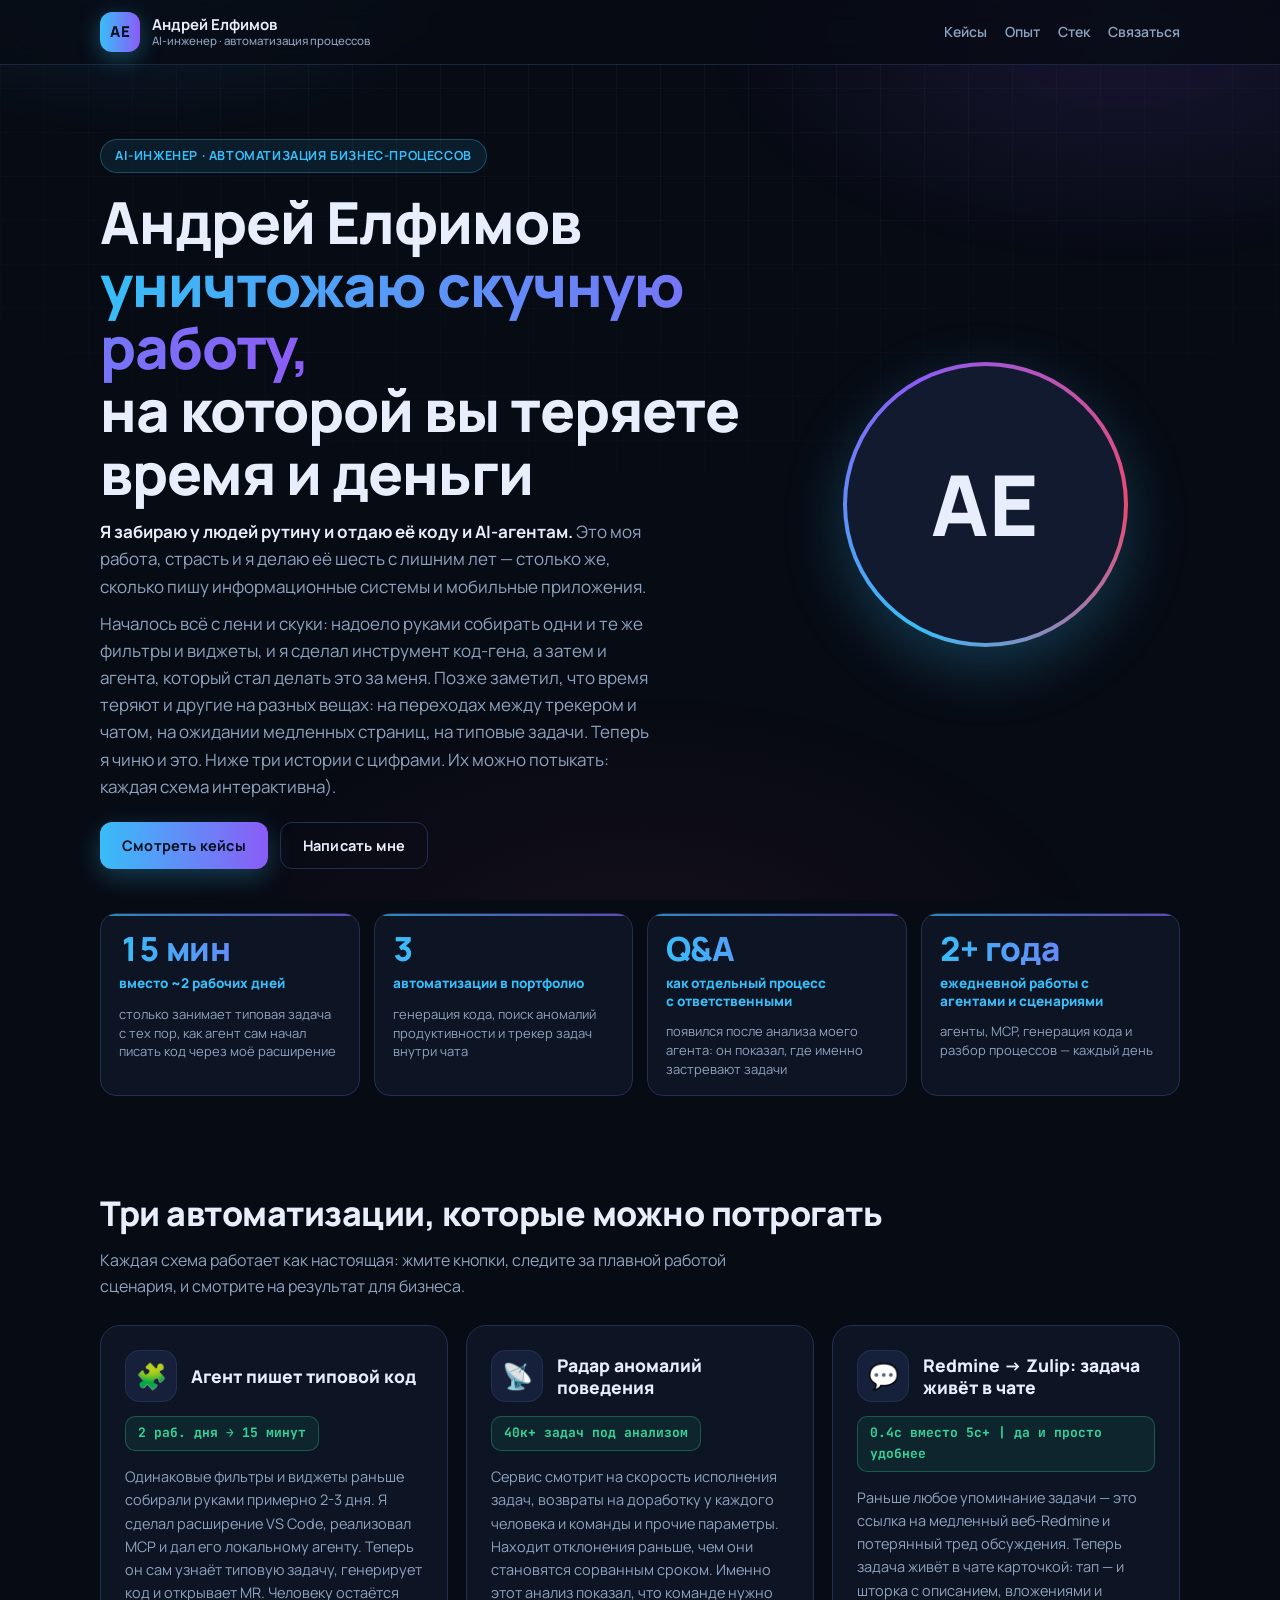
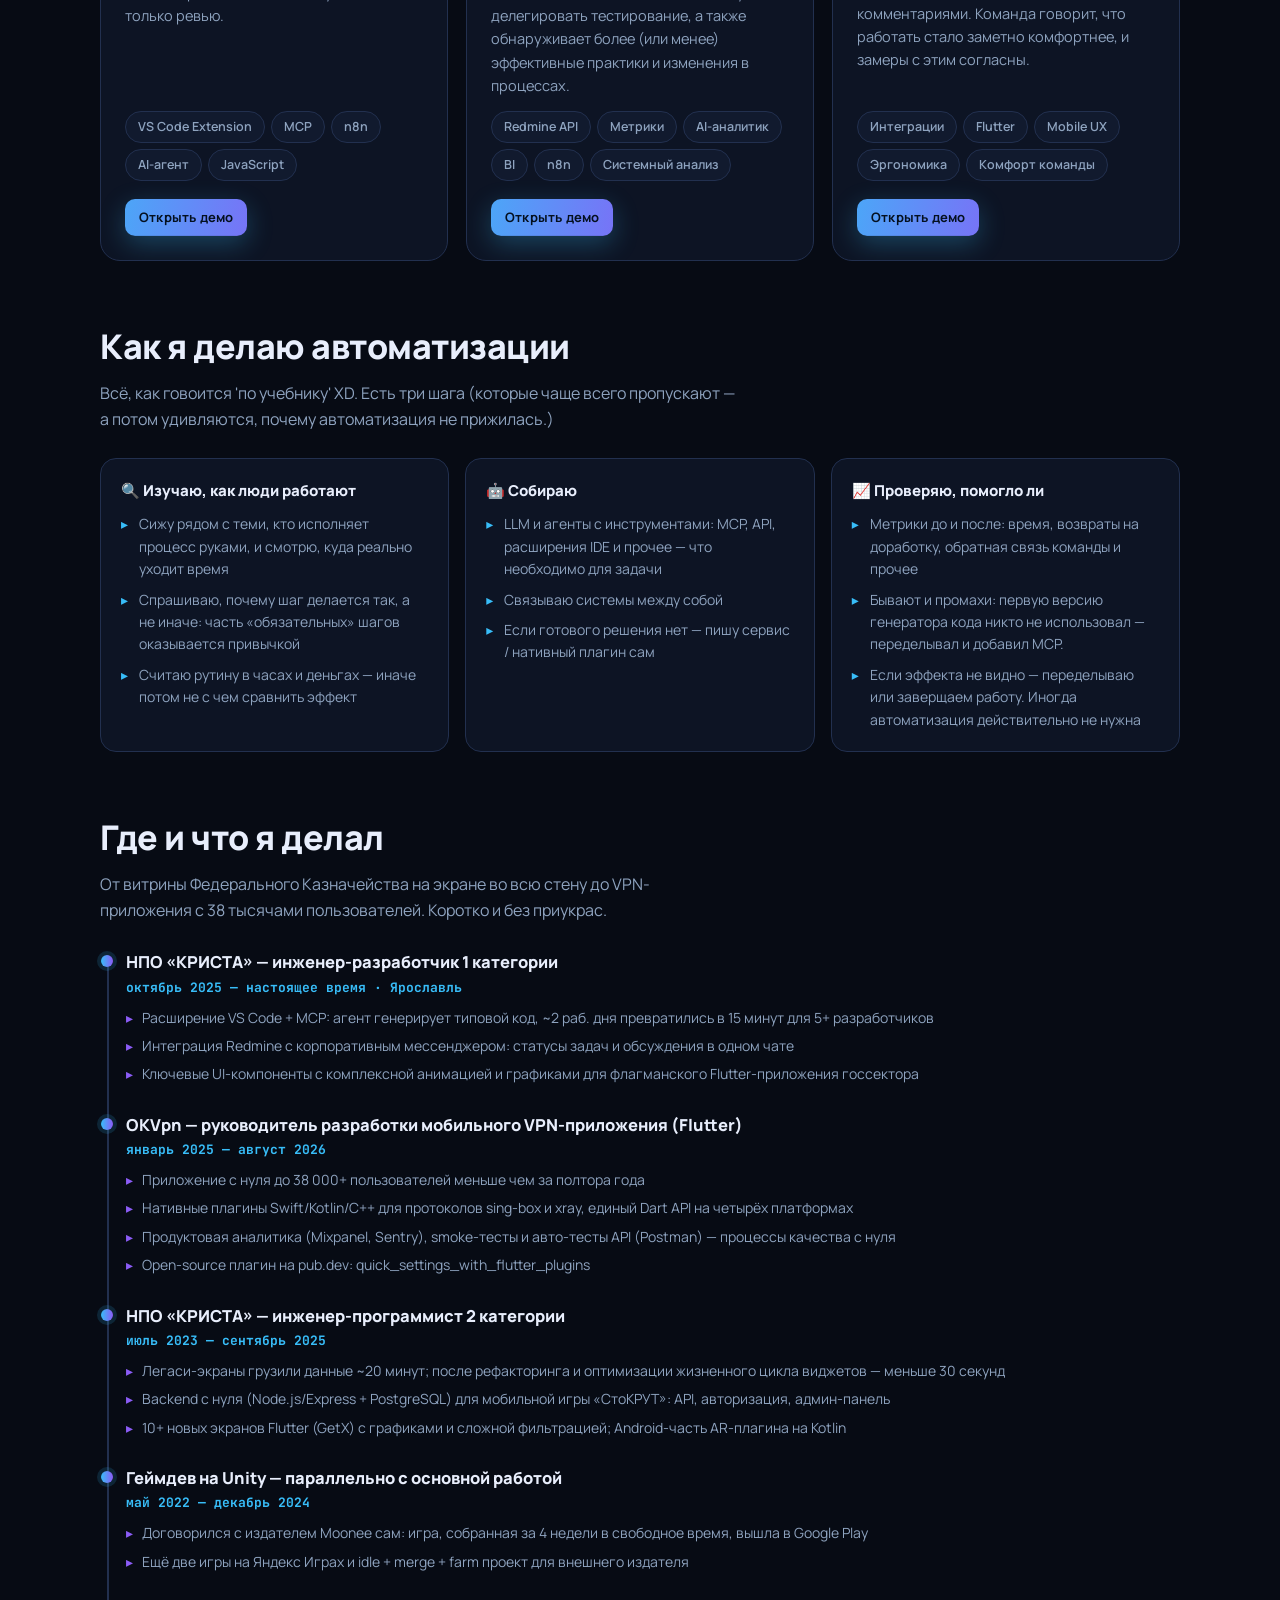
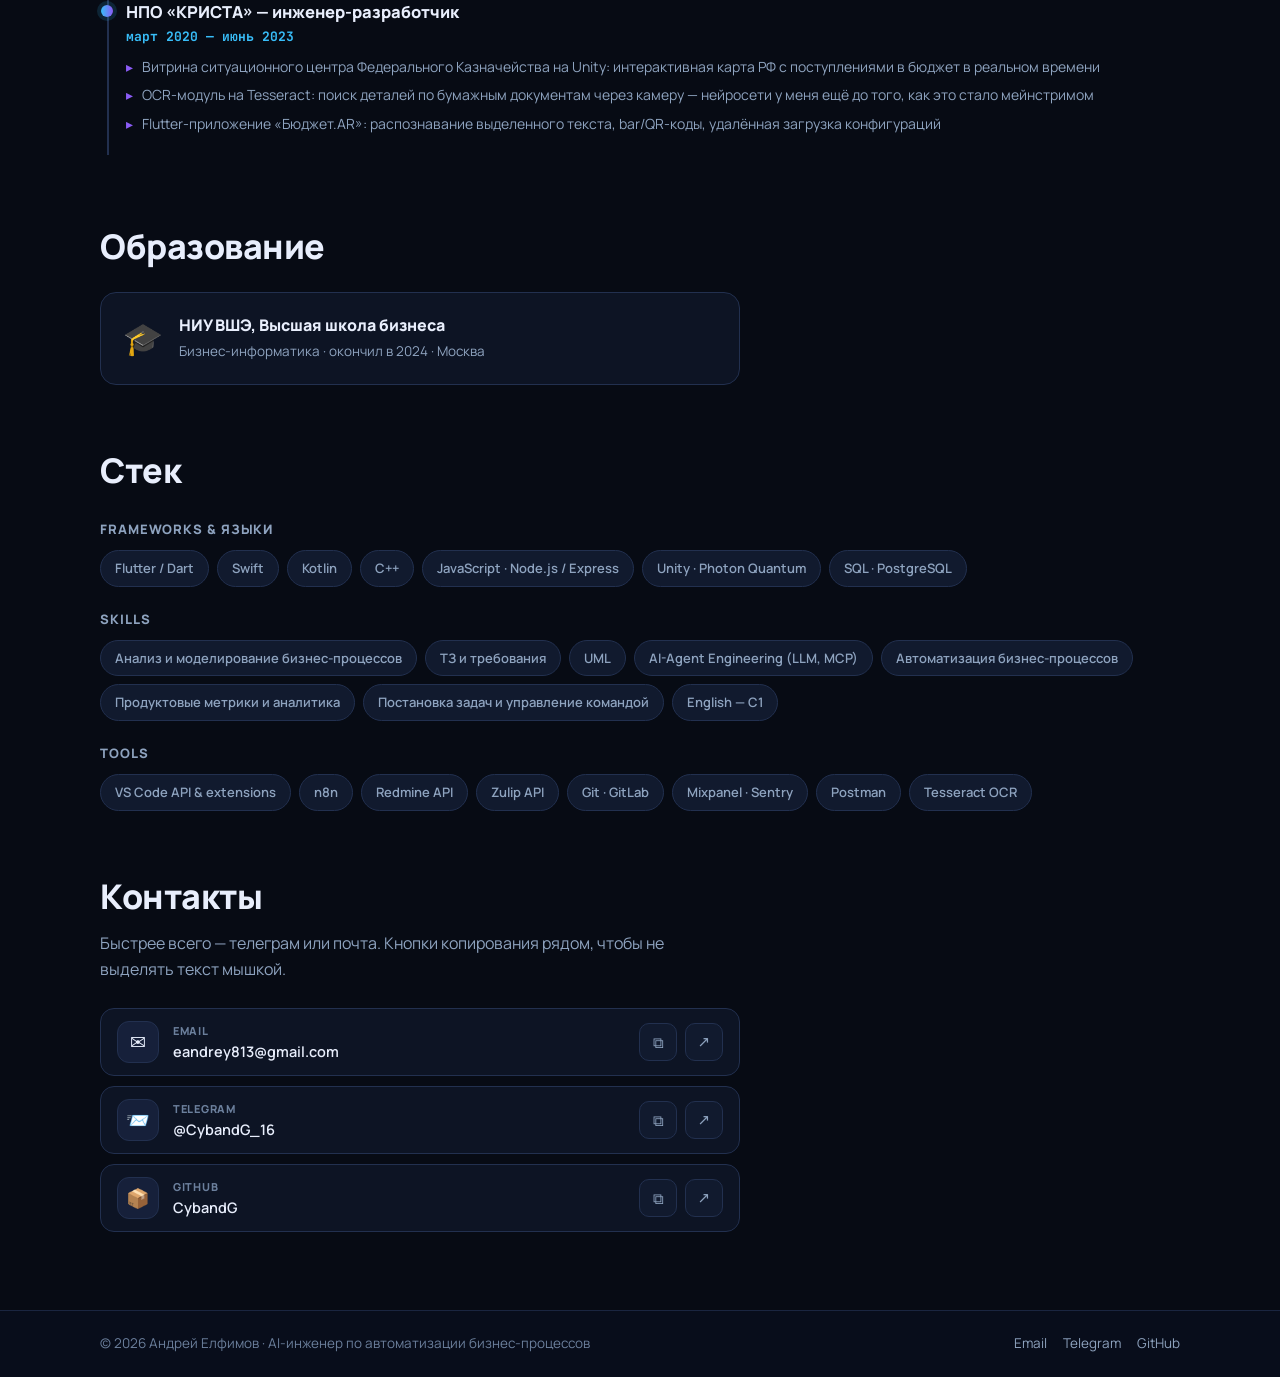
==== commit fef9426a: "#update обновил контент немного" ====
--- a/index.html
+++ b/index.html
@@ -43,9 +43,9 @@
           <span>генерация кода, поиск аномалий продуктивности и трекер задач внутри чата</span>
         </div>
         <div class="stat" data-reveal>
-          <b>Тестирование</b>
-          <i>теперь отдельный процесс с ответственными</i>
-          <span>появились после моего анализа моего агента: он показал, где именно застревают задачи</span>
+          <b>Q&A</b>
+          <i>как отдельный процесс с ответственными</i>
+          <span>появился после анализа моего агента: он показал, где именно застревают задачи</span>
         </div>
         <div class="stat" data-reveal>
           <b>2+ года</b>
@@ -96,7 +96,7 @@
             <div class="case-ic">💬</div>
             <h3>Redmine → Zulip: задача живёт в чате</h3>
           </div>
-          <span class="case-metric">0.4c вместо 5+с | да и просто удобнее</span>
+          <span class="case-metric">0.4c вместо 5с+ | да и просто удобнее</span>
           <p>Раньше любое упоминание задачи — это ссылка на медленный веб-Redmine и потерянный тред обсуждения. Теперь задача живёт в чате карточкой: тап — и шторка с описанием, вложениями и комментариями. Команда говорит, что работать стало заметно комфортнее, и замеры с этим согласны.</p>
           <div class="case-tags">
             <span class="chip">Интеграции</span><span class="chip">Flutter</span><span class="chip">Mobile UX</span><span class="chip">Эргономика</span><span class="chip">Комфорт команды</span>
@@ -115,27 +115,27 @@
       <p class="sub">Всё, как говоится 'по учебнику' XD. Есть три шага (которые чаще всего пропускают — а потом удивляются, почему автоматизация не прижилась.)</p>
       <div class="info-grid">
         <div class="info-card" data-reveal>
-          <h3>🔍 Сначала смотрю, как люди работают</h3>
-          <ul>
-            <li>Сижу рядом с теми, кто делает процесс руками, и смотрю, куда реально уходит время</li>
-            <li>Спрашиваю, почему шаг делается так, а не иначе: половина «обязательных» шагов оказывается привычкой</li>
+          <h3>🔍 Изучаю, как люди работают</h3>
+          <ul>
+            <li>Сижу рядом с теми, кто исполняет процесс руками, и смотрю, куда реально уходит время</li>
+            <li>Спрашиваю, почему шаг делается так, а не иначе: часть «обязательных» шагов оказывается привычкой</li>
             <li>Считаю рутину в часах и деньгах — иначе потом не с чем сравнить эффект</li>
           </ul>
         </div>
         <div class="info-card" data-reveal>
-          <h3>🤖 Потом собираю</h3>
-          <ul>
-            <li>LLM и агенты с инструментами: MCP, API, расширения IDE — что подходит задаче</li>
-            <li>Связываю системы между собой: трекер, чат, мобильное приложение</li>
-            <li>Если готового решения нет — пишу сервис или нативный плагин сам</li>
+          <h3>🤖 Собираю</h3>
+          <ul>
+            <li>LLM и агенты с инструментами: MCP, API, расширения IDE и прочее — что необходимо для задачи</li>
+            <li>Связываю системы между собой</li>
+            <li>Если готового решения нет — пишу сервис / нативный плагин сам</li>
           </ul>
         </div>
         <div class="info-card" data-reveal>
-          <h3>📈 Потом проверяю, помогло ли</h3>
-          <ul>
-            <li>Метрики до и после: время, возвраты на доработку, обратная связь команды</li>
-            <li>Бывают и промахи: первую версию генератора кода никто не хотел ревьюить — переделывал</li>
-            <li>Если эффекта не видно — переделываю или выключаю. Священных коров нет</li>
+          <h3>📈 Проверяю, помогло ли</h3>
+          <ul>
+            <li>Метрики до и после: время, возвраты на доработку, обратная связь команды и прочее</li>
+            <li>Бывают и промахи: первую версию генератора кода никто не использовал — переделывал и добавил MCP.</li>
+            <li>Если эффекта не видно — переделываю или заверщаем работу. Иногда автоматизация действительно не нужна</li>
           </ul>
         </div>
       </div>
@@ -210,8 +210,6 @@
     <!-- ================= STACK ================= -->
     <section class="section" id="stack">
       <h2>Стек</h2>
-      <p class="sub">Три полки: на чём пишу, что умею как аналитик и инженер, и какими инструментами пользуюсь каждый день.</p>
-
       <div class="stack-group" data-reveal>
         <h3>Frameworks &amp; языки</h3>
         <div class="stack">
--- a/assets/css/main.css
+++ b/assets/css/main.css
@@ -210,7 +210,7 @@
   /* tier 3 — description pinned to card bottom => even rhythm across the row */
   .stat span{
     color:var(--muted);font-size:13px;line-height:1.45;display:block;
-    margin-top:auto;padding-top:4px;
+    margin-top:true;padding-top:4px;
     text-wrap:pretty;
   }
   
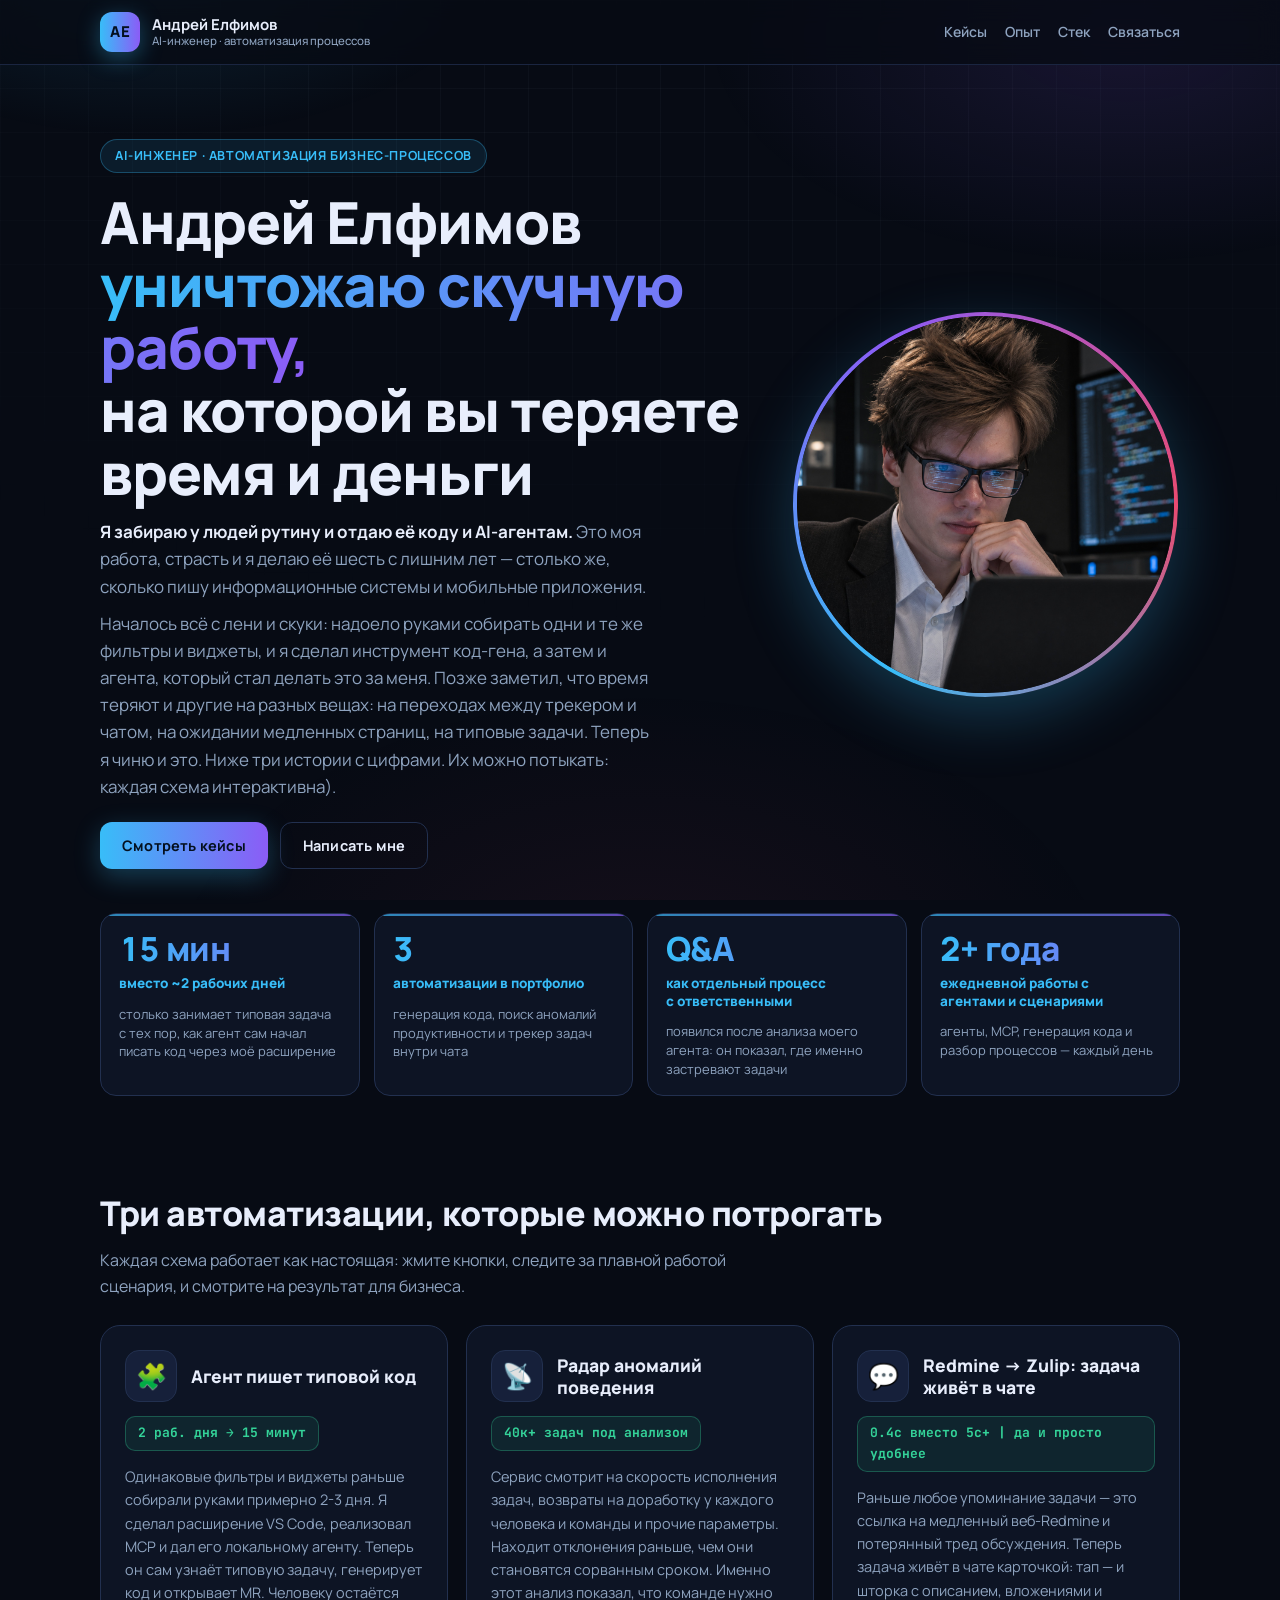
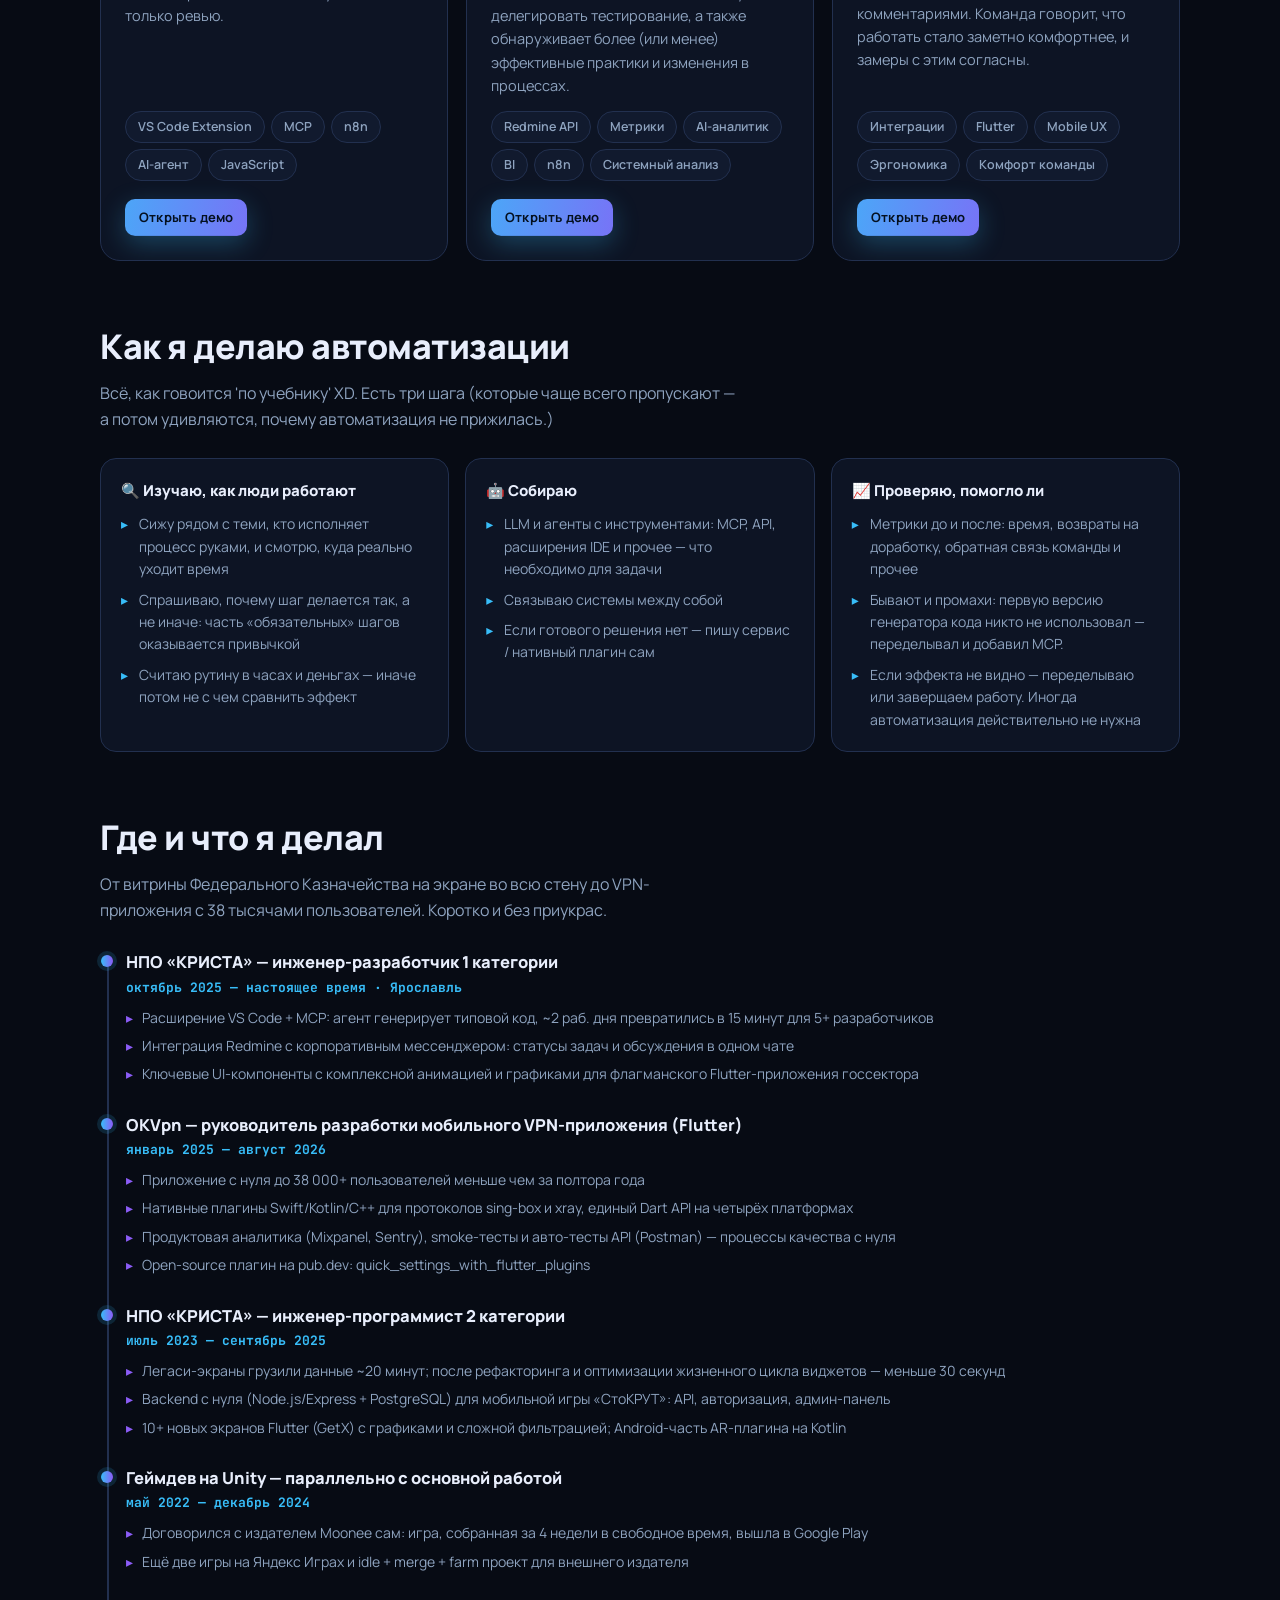
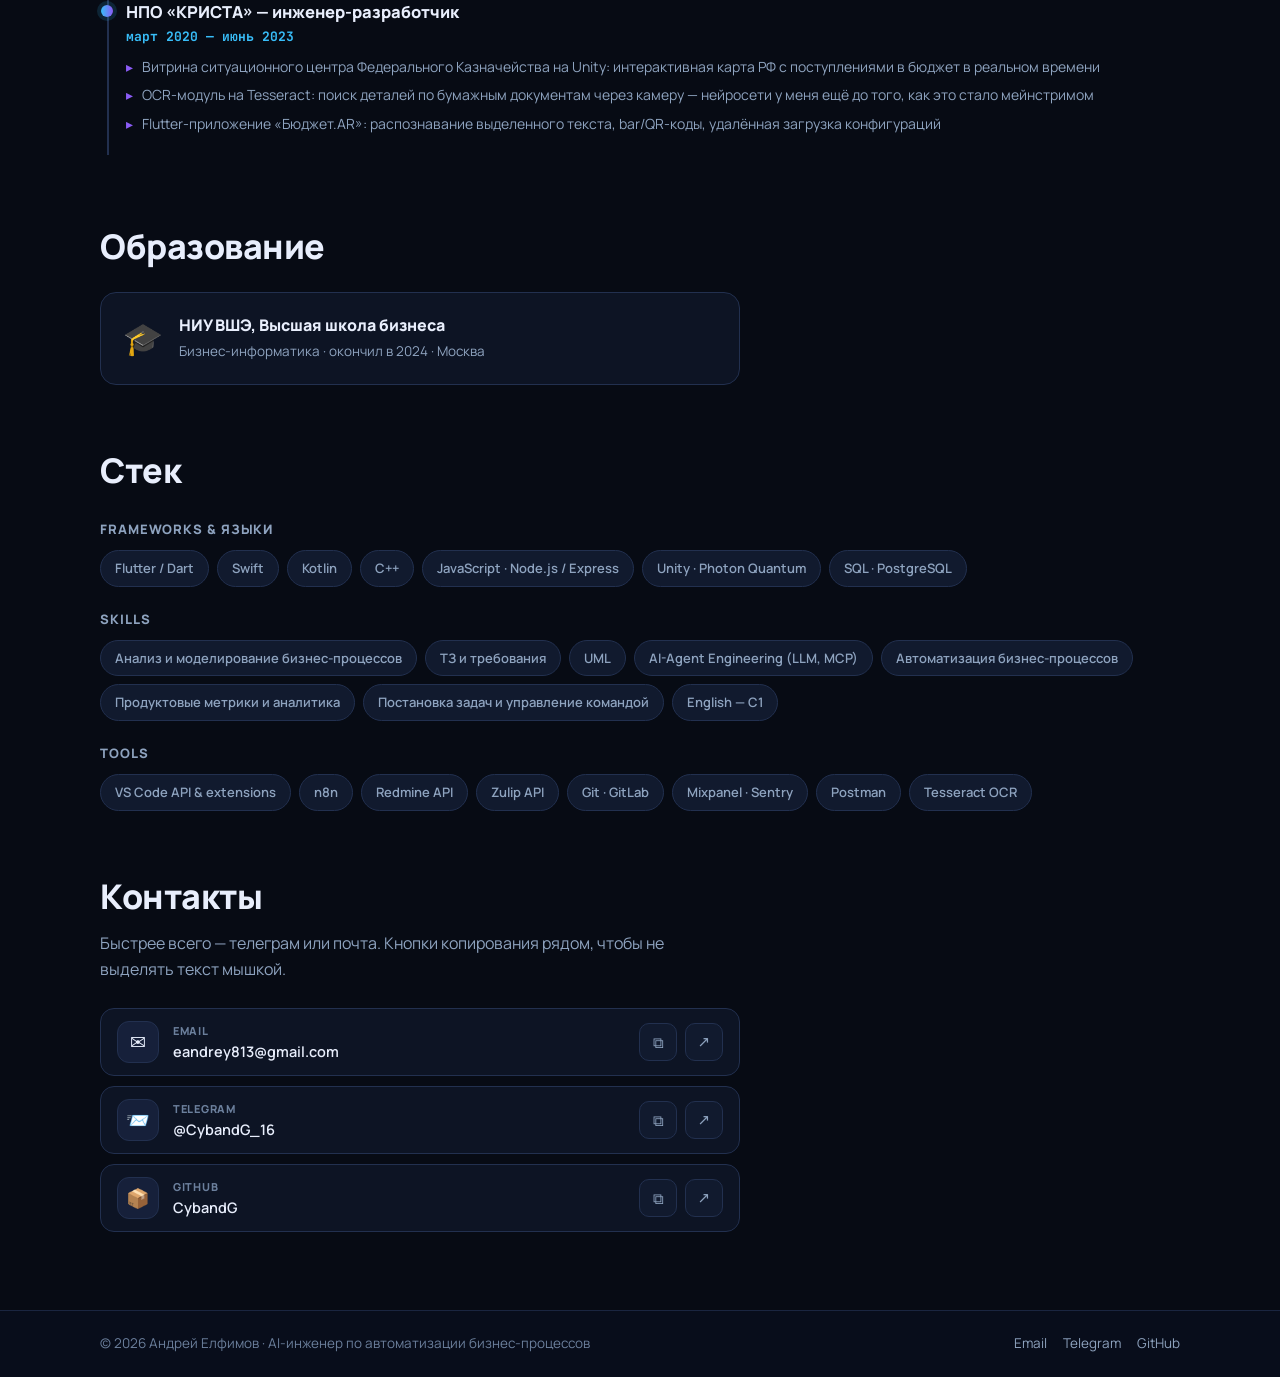
==== commit e9307905: "#update photo" ====
--- a/index.html
+++ b/index.html
@@ -28,7 +28,13 @@
             <button class="btn btn-ghost" data-contacts-open>Написать мне</button>
           </div>
         </div>
-        <div class="avatar"><div class="avatar-in">АЕ</div></div>
+        <div class="avatar">
+            <div class="avatar-in">
+              <span class="avatar-fallback">АЕ</span>
+              <img src="assets/img/photo.jpg" alt="Андрей Елфимов"
+                   onerror="this.remove()">
+            </div>
+          </div>
       </div>
 
       <div class="stats">
--- a/assets/css/main.css
+++ b/assets/css/main.css
@@ -167,19 +167,29 @@
   .hero-cta{display:flex;gap:12px;flex-wrap:wrap;margin-top:22px}
   
   /* avatar: big circle, x1.5 */
-  .avatar{
-    width:285px;height:285px;border-radius:50%;margin:0 auto;position:relative;
+.avatar{
+    width:385px;height:385px;border-radius:50%;margin:0 auto;position:relative;
     background:conic-gradient(from 210deg,#38bdf8,#8b5cf6,#ea4b71,#38bdf8);
     padding:4px;box-shadow:0 20px 60px rgba(56,189,248,.25);
   }
   .avatar-in{
     width:100%;height:100%;border-radius:50%;
-    background:var(--panel-2);display:grid;place-items:center;
+    background:var(--panel-2);position:relative;overflow:hidden;
+  }
+  /* initials layer: visible only while the photo is absent or failed to load */
+  .avatar-fallback{
+    position:absolute;inset:0;display:grid;place-items:center;
     font-size:84px;font-weight:800;letter-spacing:1px;color:var(--text);
   }
+  .avatar-in img{
+    position:absolute;inset:0;width:100%;height:100%;
+    object-fit:cover;          /* fill the circle, crop the overflow */
+    object-position:50% 22%;   /* keep the face in frame on tall portraits */
+  }
   @media (max-width:860px){
-    .avatar{width:220px;height:220px}
-    .avatar-in{font-size:64px}
+    .hero-in{grid-template-columns:1fr;gap:26px}
+    /* vertical mode: photo goes above all hero content */
+    .hero-in .avatar{order:-1;margin-bottom:6px}
   }
   
   /* ---------- stat cards: 3-tier KPI pattern (value / unit / description) ---------- */
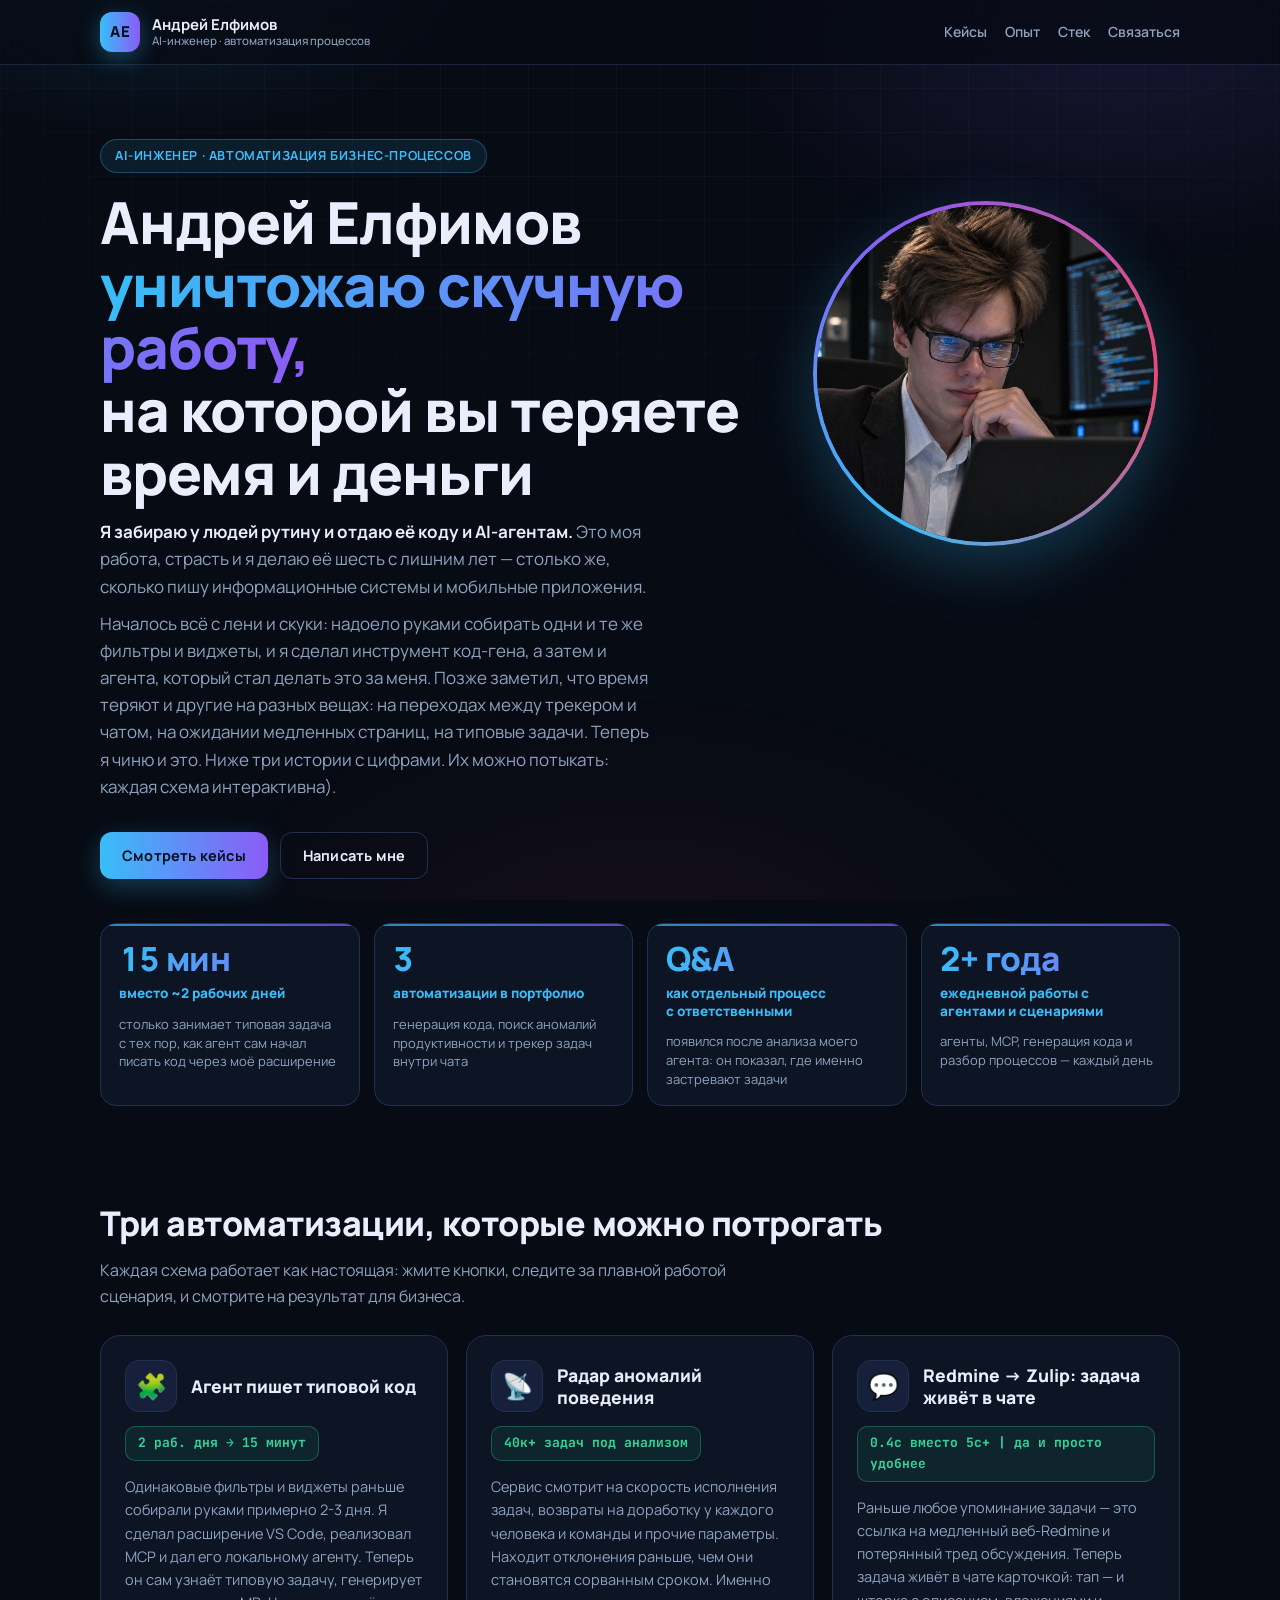
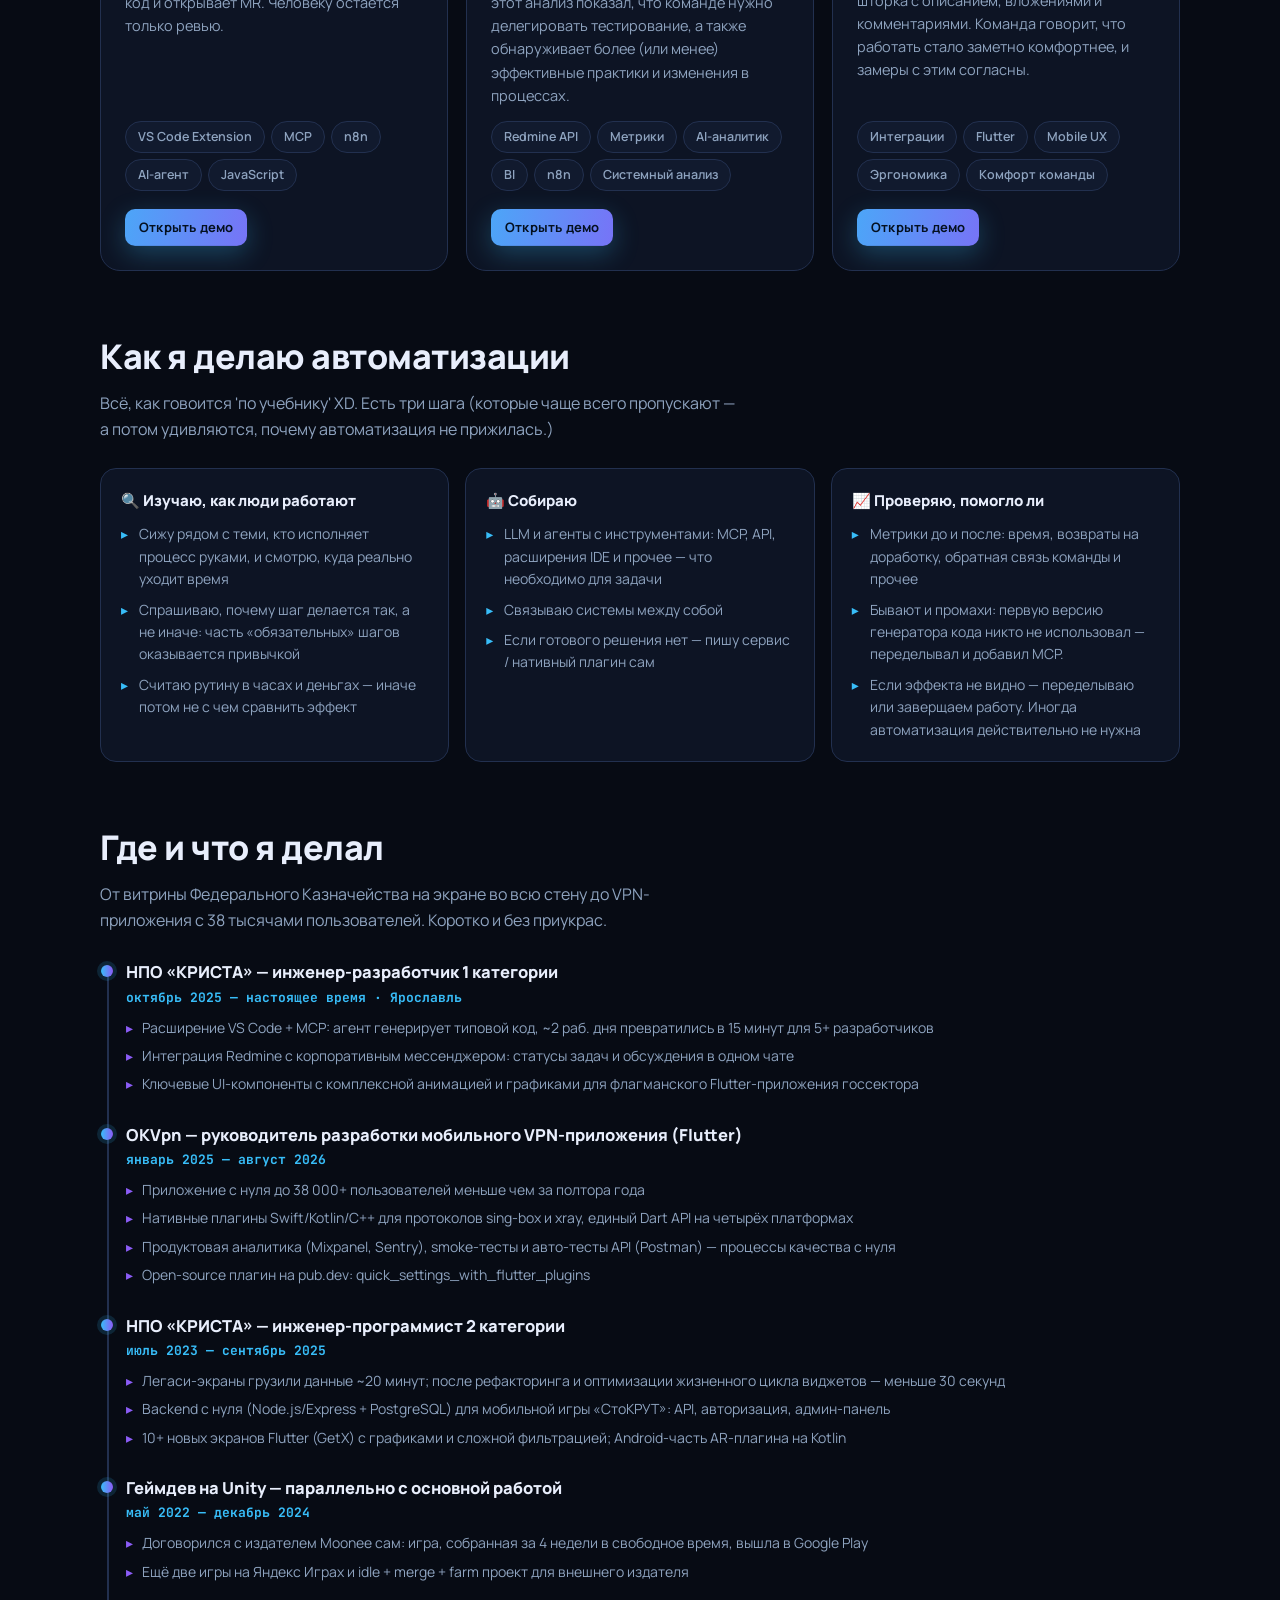
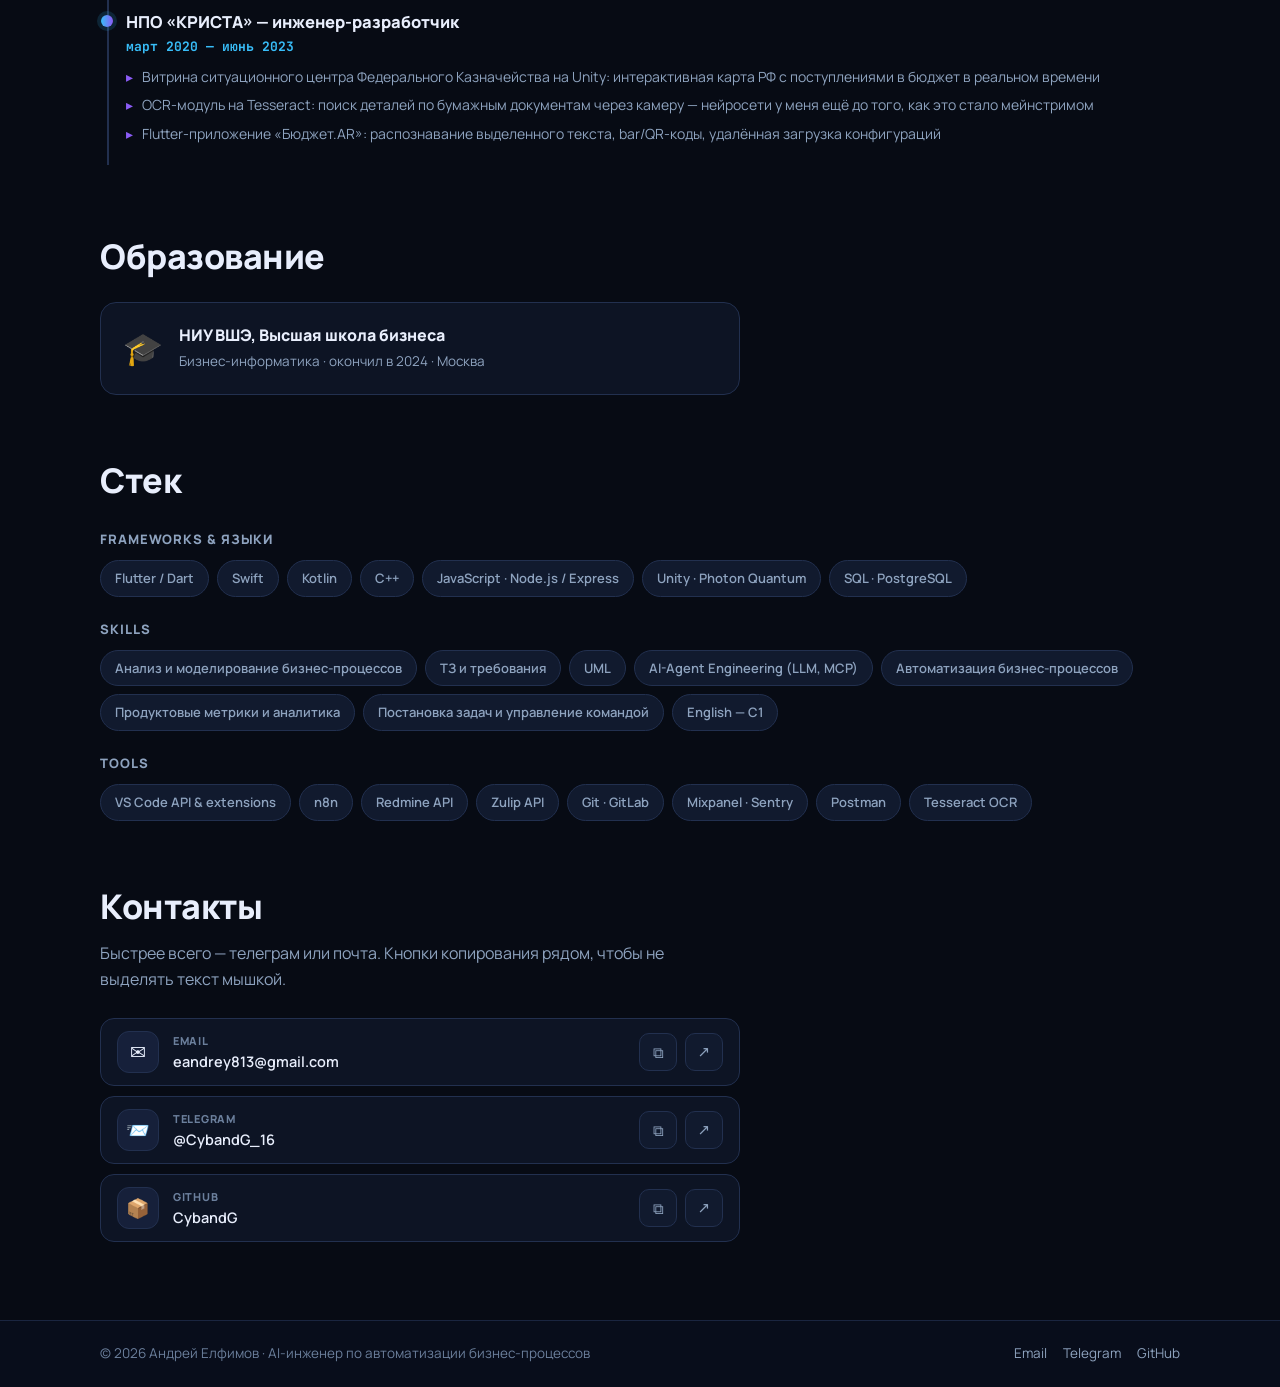
==== commit cda251b8: "#update photo position" ====
--- a/index.html
+++ b/index.html
@@ -17,25 +17,25 @@
 
     <!-- ================= HERO ================= -->
     <section class="hero">
-      <div class="hero-in">
-        <div>
-          <span class="badge">AI-инженер · автоматизация бизнес-процессов</span>
-          <h1>Андрей Елфимов<br><span class="grad">уничтожаю скучную работу,</span><br>на которой вы теряете время и деньги</h1>
-          <p class="lead"><b>Я забираю у людей рутину и отдаю её коду и AI-агентам.</b> Это моя работа, страсть и я делаю её шесть с лишним лет — столько же, сколько пишу информационные системы и мобильные приложения.</p>
-          <p class="lead">Началось всё с лени и скуки: надоело руками собирать одни и те же фильтры и виджеты, и я сделал инструмент код-гена, а затем и агента, который стал делать это за меня. Позже заметил, что время теряют и другие на разных вещах: на переходах между трекером и чатом, на ожидании медленных страниц, на типовые задачи. Теперь я чиню и это. Ниже три истории с цифрами. Их можно потыкать: каждая схема интерактивна).</p>
-          <div class="hero-cta">
-            <a class="btn" href="#cases">Смотреть кейсы</a>
-            <button class="btn btn-ghost" data-contacts-open>Написать мне</button>
-          </div>
-        </div>
-        <div class="avatar">
-            <div class="avatar-in">
-              <span class="avatar-fallback">АЕ</span>
-              <img src="assets/img/photo.jpg" alt="Андрей Елфимов"
-                   onerror="this.remove()">
+        <div class="hero-in">
+            <div class="hero-text">
+              <span class="badge h-badge">AI-инженер · автоматизация бизнес-процессов</span>
+              <h1 class="h-title">Андрей Елфимов<br><span class="grad">уничтожаю скучную работу,</span><br>на которой вы теряете время и деньги</h1>
+              <p class="lead h-lead1"><b>Я забираю у людей рутину и отдаю её коду и AI-агентам.</b> Это моя работа, страсть и я делаю её шесть с лишним лет — столько же, сколько пишу информационные системы и мобильные приложения.</p>
+              <p class="lead h-lead2">Началось всё с лени и скуки: надоело руками собирать одни и те же фильтры и виджеты, и я сделал инструмент код-гена, а затем и агента, который стал делать это за меня. Позже заметил, что время теряют и другие на разных вещах: на переходах между трекером и чатом, на ожидании медленных страниц, на типовые задачи. Теперь я чиню и это. Ниже три истории с цифрами. Их можно потыкать: каждая схема интерактивна).</p>
+              <div class="hero-cta h-cta">
+                <a class="btn" href="#cases">Смотреть кейсы</a>
+                <button class="btn btn-ghost" data-contacts-open>Написать мне</button>
+              </div>
             </div>
-          </div>
-      </div>
+            <div class="avatar h-avatar">
+              <div class="avatar-in">
+                <span class="avatar-fallback">АЕ</span>
+                <img src="assets/img/photo.jpg" alt="Андрей Елфимов"
+                     onerror="this.remove()">
+              </div>
+            </div>
+          </div>
 
       <div class="stats">
         <div class="stat" data-reveal>
--- a/assets/css/main.css
+++ b/assets/css/main.css
@@ -157,40 +157,70 @@
   }
   
   /* ---------- hero (main page) ---------- */
-  .hero{padding:74px 0 30px;text-align:left;position:relative}
-  .hero-in{display:grid;grid-template-columns:1.25fr .75fr;gap:40px;align-items:center}
-  @media (max-width:860px){.hero-in{grid-template-columns:1fr;gap:26px}}
-  .hero h1{font-size:clamp(34px,6vw,58px);line-height:1.08;font-weight:800;letter-spacing:-1px;margin:18px 0 14px}
-  .hero h1 .grad{background:var(--grad);-webkit-background-clip:text;background-clip:text;color:transparent}
-  .hero .lead{color:var(--muted);font-size:17px;max-width:56ch;margin-bottom:10px}
-  .hero .lead b{color:var(--text)}
-  .hero-cta{display:flex;gap:12px;flex-wrap:wrap;margin-top:22px}
-  
-  /* avatar: big circle, x1.5 */
+.hero{padding:74px 0 30px;text-align:left;position:relative}
+/* text block dissolves so badge/title/leads/cta/avatar become grid cells:
+   desktop — avatar area starts at the title row (top edge == name top edge);
+   mobile  — areas reorder to badge → title → avatar → leads → cta */
+.hero-in{
+  display:grid;
+  grid-template-columns:1.25fr .75fr;
+  column-gap:40px;row-gap:0;
+  align-items:start;
+  grid-template-areas:
+    "badge ."
+    "title avatar"
+    "lead1 avatar"
+    "lead2 avatar"
+    "cta   avatar";
+}
+.hero-text{display:contents}
+.h-badge{grid-area:badge;justify-self:start;margin-bottom:18px}
+.h-title{grid-area:title;margin-top:0}
+.h-lead1{grid-area:lead1}
+.h-lead2{grid-area:lead2}
+.h-cta{grid-area:cta}
+.h-avatar{grid-area:avatar;align-self:start}
+.hero h1{font-size:clamp(34px,6vw,58px);line-height:1.08;font-weight:800;letter-spacing:-1px;margin:0 0 14px}
+.hero h1 .grad{background:var(--grad);-webkit-background-clip:text;background-clip:text;color:transparent}
+.hero .lead{color:var(--muted);font-size:17px;max-width:56ch;margin-bottom:10px}
+.hero .lead b{color:var(--text)}
+.hero-cta{display:flex;gap:12px;flex-wrap:wrap;margin-top:22px}
+
+/* avatar: big circle, x1.5 */
 .avatar{
-    width:385px;height:385px;border-radius:50%;margin:0 auto;position:relative;
-    background:conic-gradient(from 210deg,#38bdf8,#8b5cf6,#ea4b71,#38bdf8);
-    padding:4px;box-shadow:0 20px 60px rgba(56,189,248,.25);
-  }
-  .avatar-in{
-    width:100%;height:100%;border-radius:50%;
-    background:var(--panel-2);position:relative;overflow:hidden;
-  }
-  /* initials layer: visible only while the photo is absent or failed to load */
-  .avatar-fallback{
-    position:absolute;inset:0;display:grid;place-items:center;
-    font-size:84px;font-weight:800;letter-spacing:1px;color:var(--text);
-  }
-  .avatar-in img{
-    position:absolute;inset:0;width:100%;height:100%;
-    object-fit:cover;          /* fill the circle, crop the overflow */
-    object-position:50% 22%;   /* keep the face in frame on tall portraits */
-  }
-  @media (max-width:860px){
-    .hero-in{grid-template-columns:1fr;gap:26px}
-    /* vertical mode: photo goes above all hero content */
-    .hero-in .avatar{order:-1;margin-bottom:6px}
-  }
+  width:345px;height:345px;border-radius:50%;margin:10px auto;position:relative;
+  background:conic-gradient(from 210deg,#38bdf8,#8b5cf6,#ea4b71,#38bdf8);
+  padding:4px;box-shadow:0 20px 60px rgba(56,189,248,.25);
+}
+.avatar-in{
+  width:100%;height:100%;border-radius:50%;
+  background:var(--panel-2);position:relative;overflow:hidden;
+}
+/* initials layer: visible only while the photo is absent or failed to load */
+.avatar-fallback{
+  position:absolute;inset:0;display:grid;place-items:center;
+  font-size:84px;font-weight:800;letter-spacing:1px;color:var(--text);
+}
+.avatar-in img{
+  position:absolute;inset:0;width:100%;height:100%;
+  object-fit:cover;          /* fill the circle, crop the overflow */
+  object-position:50% 22%;   /* keep the face in frame on tall portraits */
+}
+@media (max-width:860px){
+  .hero-in{
+    grid-template-columns:1fr;
+    grid-template-areas:
+      "badge"
+      "title"
+      "avatar"
+      "lead1"
+      "lead2"
+      "cta";
+  }
+  .h-avatar{margin-bottom:26px}
+  .avatar{width:220px;height:220px}
+  .avatar-fallback{font-size:64px}
+}
   
   /* ---------- stat cards: 3-tier KPI pattern (value / unit / description) ---------- */
   .stats{display:grid;grid-template-columns:repeat(4,1fr);gap:14px;margin:44px 0 8px}
